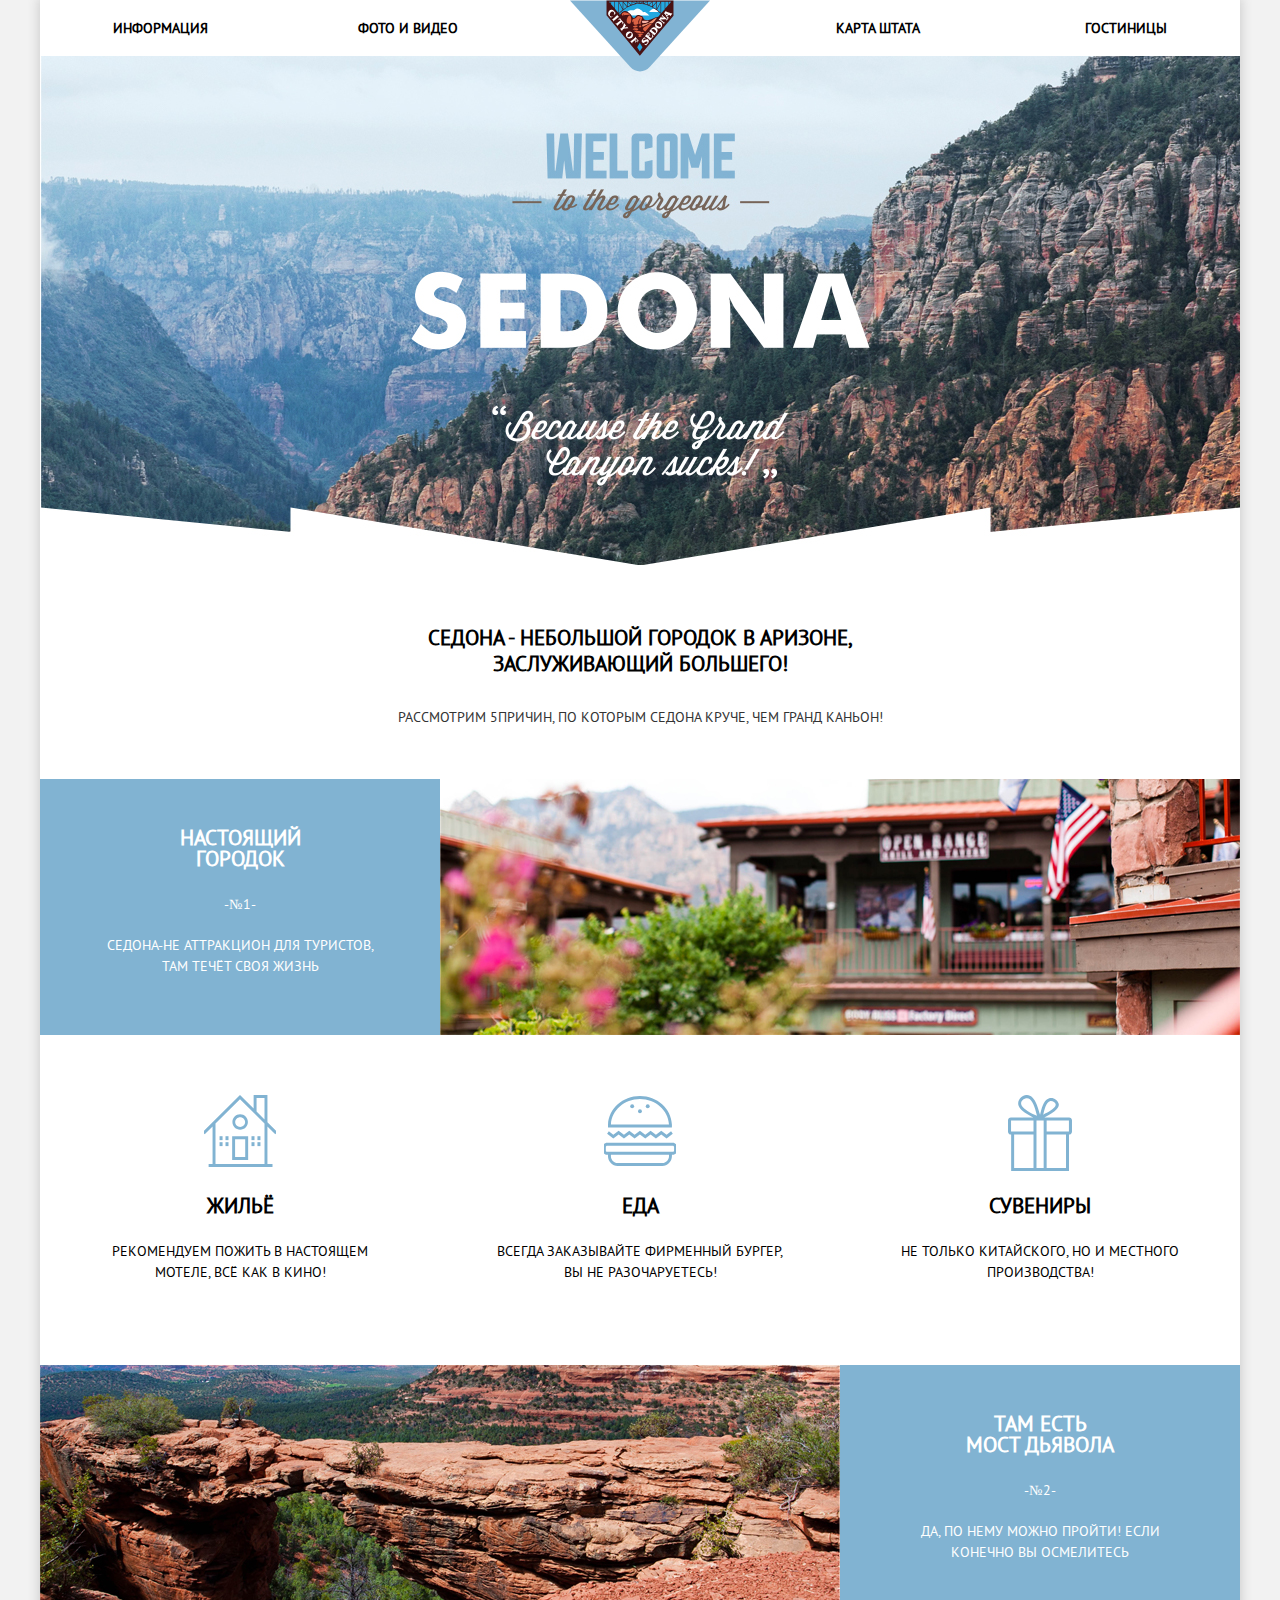
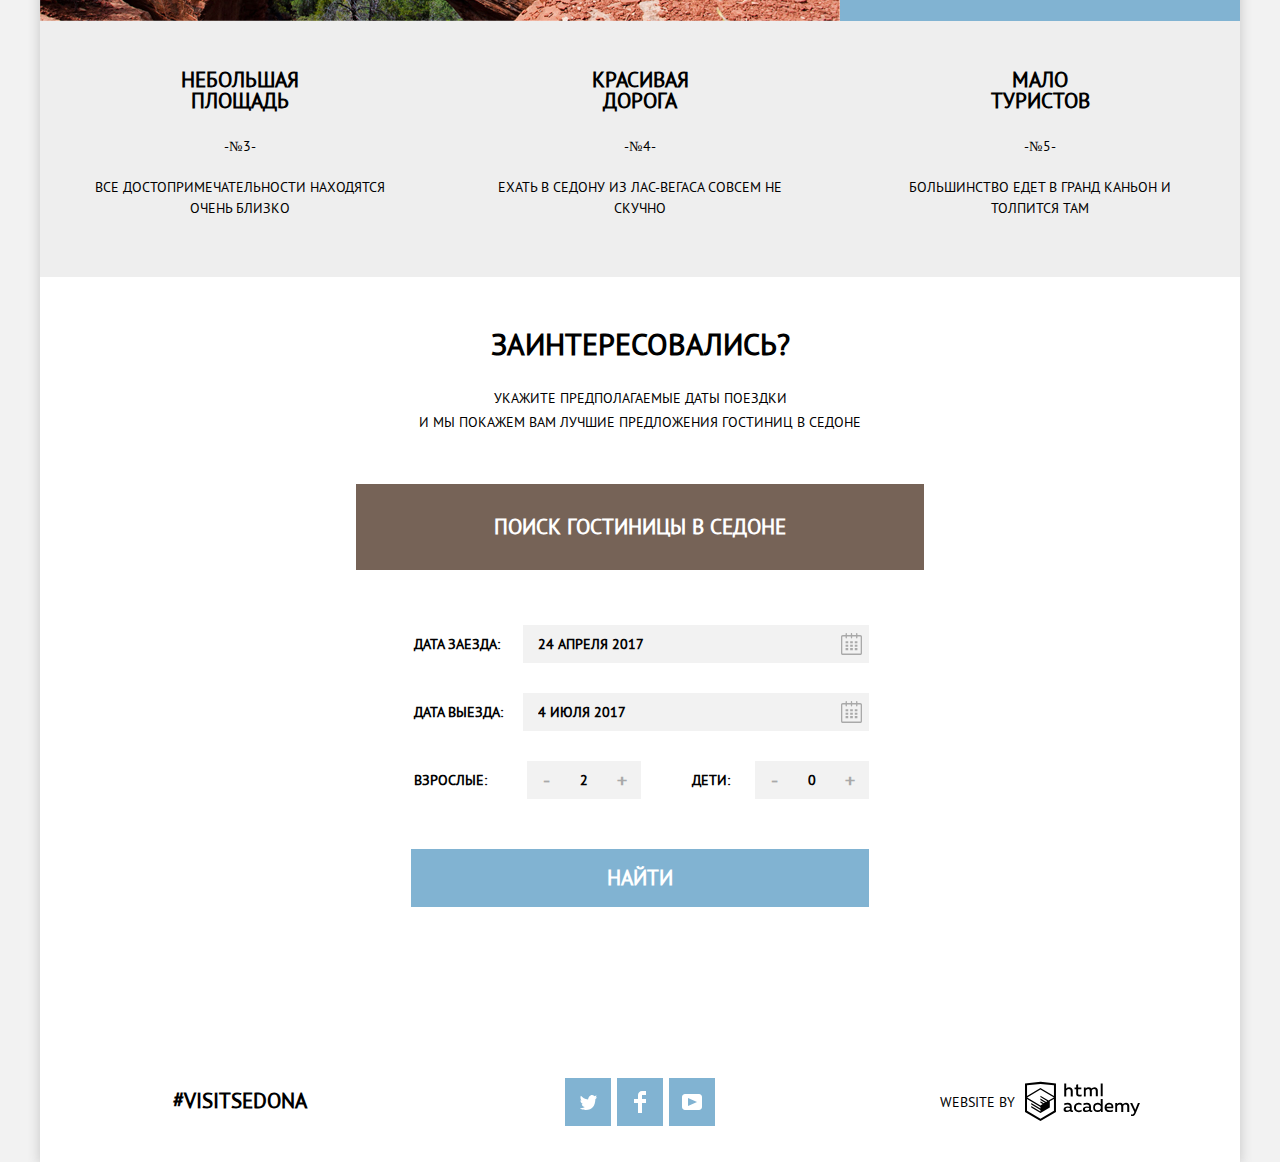
==== index.html @ 3aee3361 "Закончил вёрстку" ====
<!DOCTYPE html>
<html lang="ru">
  <head>
    <meta charset="utf-8">
    <title>HTML Academy: Седона</title>
    <link rel="stylesheet" href="./css/normalize.css">
    <link rel="stylesheet" href="./css/style.css">
  </head>
  <body>
    <img class="template" src="img/template.jpg" width="1200" height="2762" hidden>
    <div class="container">
    <header class="page-header">
      <a href="#" class="site-logo"><img class="site-logo" src="./img/logo.svg" alt="Логотип Седона" width="140" height="72"></a>
      <nav class="navigation">
        <ul class="navigation-list">
          <div class="navigation-list-left">
            <li class="navigation-list-item"><a href="#">Информация</a></li>
            <li class="navigation-list-item"><a href="#">Фото и видео</a></li>
          </div>
          <div class="navigation-list-right">
            <li class="navigation-list-item"><a href="#">Карта штата</a></li>
            <li class="navigation-list-item"><a href="hostels.html">Гостиницы</a></li>
          </div>  
        </ul>
      </nav>
      <div class="landscape">
      </div>
    </header>
    <main class="index-content">
      <h1 class="visualy-hidden">Сайт туристического городка в штате Аризона</h1>
      <p class="start-description1">Седона - Небольшой городок в Аризоне, Заслуживающий большего!</p>
      <p class="start-description2">Рассмотрим 5причин, по которым Седона круче, чем Гранд Каньон!</p>
      <h2 class="visualy-hidden">5причин по которым Седона круче, чем гранд-каньон</h2>
      <section class="reasons">
        <ul class="reasons-list">
          <li class="reasons-list-item  reason-1">
            <h3>Настоящий городок</h3>
            <span class="feature-number">-№1-</span>
            <p>
              Седона-не аттракцион для туристов, там течёт своя жизнь
            </p>
          </li>
          <li class="reasons-list-item reasons-list-item-img">
            <img src="./img/sedona-town-photo.jpg" width="800" height="256" alt="Фотография инфраструктуры Седоны">
          </li>
        </ul>
      </section>
      <section class="reasons advantages">
        <ul class="advantage-list">
          <li class="advantage-list-item house-item">
            <h4>Жильё</h4>
            <p>Рекомендуем пожить в настоящем мотеле, всё как в кино!</p>
          </li>
          <li class="advantage-list-item food-item">
            <h4>Еда</h4>
            <p>Всегда заказывайте фирменный бургер, Вы не разочаруетесь!</p>
          </li>
          <li class="advantage-list-item Souvenirs-item">
            <h4>Сувениры</h4>
            <p>Не только китайского, но и местного производства!</p>
          </li>
        </ul>
      </section>
      <section class="reasons">
        <ul class="reasons-list">
          <li class="reasons-list-item reasons-list-item-img">
            <img src="./img/devil-bridge-photo.jpg" width="800" height="256" alt="Фото: Мост Дьявола">
          </li>
          <li class="reasons-list-item  reason-2">
            <h3>Там есть мост дьявола</h3>
            <span class="feature-number">-№2-</span>
            <p>
              Да, по нему можно пройти! Если конечно вы осмелитесь
            </p>
          </li>
          <li class="reasons-list-item">
            <h3>Небольшая площадь</h3>
            <span class="feature-number">-№3-</span>
            <p>
              Все достопримечательности находятся очень близко
            </p>
          </li>
          <li class="reasons-list-item">
            <h3>Красивая дорога</h3>
            <span class="feature-number">-№4-</span>
            <p>
              Ехать в Седону из Лас-Вегаса совсем не скучно
            </p>
          </li>
          <li class="reasons-list-item">
            <h3>Мало туристов</h3>
            <span class="feature-number">-№5-</span>
            <p>
              Большинство едет в Гранд Каньон и толпится там
            </p>
          </li>
        </ul>
      </section>
      <section class="hostel-search">
        <h2 class="visualy-hidden">Поиск гостиниц</h2>
        <p class="hostel-search-invite1">Заинтересовались?</p>
        <p class="hostel-search-invite2">Укажите предполагаемые даты поездки<br> и мы покажем вам лучшие предложения гостиниц в Седоне</p>
        <div class="form-area">
          <button class="form-view-button" type="button">Поиск гостиницы в Седоне</button>
          
          <form class="hostel-search-form">
            <div class="field-holder date-select">
              <label for="check-in">Дата заезда:</label>
              <input class="check-input" type="text" id="check-in" name="check-in" value="24 апреля 2017">
              <button class="choose-date-btn" type="button">
                <svg xmlns="http://www.w3.org/2000/svg" width="21" height="22" viewBox="0 0 21 22"><path d="M19.251 2.025h-2.845V.648c0-.381-.294-.689-.656-.689-.363 0-.656.308-.656.689v1.377h-3.938V.648c0-.381-.294-.689-.655-.689-.363 0-.657.308-.657.689v1.377H5.906V.648c0-.381-.294-.689-.656-.689-.363 0-.657.308-.657.689v1.377H1.75C.784 2.025 0 2.847 0 3.862v16.302C0 21.179.784 22 1.75 22h17.501c.966 0 1.749-.821 1.749-1.836V3.862c0-1.015-.783-1.837-1.749-1.837zm.437 18.139a.448.448 0 0 1-.437.459H1.75a.45.45 0 0 1-.438-.459V3.862a.45.45 0 0 1 .438-.459h2.844v1.378c0 .381.294.689.657.689.362 0 .656-.308.656-.689V3.403h3.938v1.378c0 .381.294.689.657.689.361 0 .655-.308.655-.689V3.403h3.938v1.378c0 .381.293.689.656.689.362 0 .656-.308.656-.689V3.403h2.845c.241 0 .437.206.437.459v16.302z"/><path d="M4.594 8.225h2.625v2.066H4.594zM4.594 11.668h2.625v2.067H4.594zM4.594 15.112h2.625v2.066H4.594zM9.188 15.112h2.625v2.066H9.188zM9.188 11.668h2.625v2.067H9.188zM9.188 8.225h2.625v2.066H9.188zM13.781 15.112h2.625v2.066h-2.625zM13.781 11.668h2.625v2.067h-2.625zM13.781 8.225h2.625v2.066h-2.625z"/></svg>
              </button>
            </div>
            <div class="field-holder date-select">
              <label for="check-out">Дата выезда:</label>
              <input class="check-input" type="text" id="check-out" name="check-out" value="4 Июля 2017">
               <button class="choose-date-btn" type="button">
                <svg xmlns="http://www.w3.org/2000/svg" width="21" height="22" viewBox="0 0 21 22"><path d="M19.251 2.025h-2.845V.648c0-.381-.294-.689-.656-.689-.363 0-.656.308-.656.689v1.377h-3.938V.648c0-.381-.294-.689-.655-.689-.363 0-.657.308-.657.689v1.377H5.906V.648c0-.381-.294-.689-.656-.689-.363 0-.657.308-.657.689v1.377H1.75C.784 2.025 0 2.847 0 3.862v16.302C0 21.179.784 22 1.75 22h17.501c.966 0 1.749-.821 1.749-1.836V3.862c0-1.015-.783-1.837-1.749-1.837zm.437 18.139a.448.448 0 0 1-.437.459H1.75a.45.45 0 0 1-.438-.459V3.862a.45.45 0 0 1 .438-.459h2.844v1.378c0 .381.294.689.657.689.362 0 .656-.308.656-.689V3.403h3.938v1.378c0 .381.294.689.657.689.361 0 .655-.308.655-.689V3.403h3.938v1.378c0 .381.293.689.656.689.362 0 .656-.308.656-.689V3.403h2.845c.241 0 .437.206.437.459v16.302z"/><path d="M4.594 8.225h2.625v2.066H4.594zM4.594 11.668h2.625v2.067H4.594zM4.594 15.112h2.625v2.066H4.594zM9.188 15.112h2.625v2.066H9.188zM9.188 11.668h2.625v2.067H9.188zM9.188 8.225h2.625v2.066H9.188zM13.781 15.112h2.625v2.066h-2.625zM13.781 11.668h2.625v2.067h-2.625zM13.781 8.225h2.625v2.066h-2.625z"/></svg>
              </button>
            </div>
            
            <div class="number-field-holder">
              <div class="number-area">
                <label for="grown-up-number">Взрослые:</label>
                <button class="minus-button" type="button">-</button>
                <input class="check-input people-number" type="text" id="grown-up-number" value="2">
                <button class="plus-button" type="button">+</button>
              </div>
              
              <div class="number-area">
                <label for="children-number">Дети:</label>
                <button class="minus-button" type="button">-</button>
                <input class="check-input people-number" type="text" id="children-number" value="0">
                <button class="plus-button" type="button">+</button>
              </div>
            </div>
            <button class="hostel-search-submit" type="submit">Найти</button>
          </form>
          
          
        </div>
        <div class="map-area">
          <iframe src="https://www.google.com/maps/embed?pb=!1m18!1m12!1m3!1d18518.288087809637!2d-111.79781597151116!3d34.86623233619148!2m3!1f0!2f0!3f0!3m2!1i1024!2i768!4f13.1!3m3!1m2!1s0x872da132f942b00d%3A0x5548c523fa6c8efd!2z0KHQtdC00L7QvdCwLCDQkNGA0LjQt9C-0L3QsCA4NjMzNiwg0KHQqNCQ!5e0!3m2!1sru!2sru!4v1570433889442!5m2!1sru!2sru" width="1200" height="472" frameborder="0" style="border:0;" allowfullscreen=""></iframe>
        </div>
      </section>
    </main>
    <footer class="site-footer">
      <div class="hashteg-area">
        <a class="hashteg" href="#">#visitsedona</a>
      </div>
      <ul class="social-list">
        <li><a class="twitter social-button" href="#" aria-label="Твиттер"></a></li>
        <li><a class="facebook social-button" href="#" aria-label="Фейсбук"></a></li>
        <li><a class="yotube social-button" href="#" aria-label="Ютуб"></a></li>
      </ul>
      <div class="copyright">
        <p>Website by</p>
        <a class="html-academy-logo" href="https://htmlacademy.ru" aria-label="Логотип академии">
          <svg id="Layer_1" data-name="Layer 1" xmlns="http://www.w3.org/2000/svg" viewBox="0 0 108.08 36.85"><title>logo-htmlacademy-small1</title><path d="M44.61,26.88a2,2,0,0,0,.55-0.1v1.33a3.25,3.25,0,0,1-1.18.21,1.67,1.67,0,0,1-1.67-1,4.84,4.84,0,0,1-3.14,1.08c-1.51,0-2.91-.83-2.91-2.55,0-2.13,2-2.79,3.71-2.79a11.08,11.08,0,0,1,2.17.25v-0.3c0-1-.76-1.77-2.19-1.77a7.42,7.42,0,0,0-3,.64v-1.7a10.21,10.21,0,0,1,3.19-.55c2.36,0,3.81,1.12,3.81,3.65v3a0.54,0.54,0,0,0,.49.59h0.17Zm-6.44-1.13A1.35,1.35,0,0,0,39.63,27h0.11a3.39,3.39,0,0,0,2.41-1V24.58a9.72,9.72,0,0,0-1.81-.21c-1,0-2.16.33-2.16,1.38h0Zm12.36-6.11a5,5,0,0,1,2.57.64V22a4.08,4.08,0,0,0-2.3-.7,2.75,2.75,0,1,0,0,5.49,5,5,0,0,0,2.43-.64v1.71a6.27,6.27,0,0,1-2.76.57A4.21,4.21,0,0,1,46,24.51q0-.21,0-0.41a4.32,4.32,0,0,1,4.18-4.46h0.38Zm12.17,7.24a2,2,0,0,0,.55-0.1v1.33a3.25,3.25,0,0,1-1.18.21,1.67,1.67,0,0,1-1.67-1,4.84,4.84,0,0,1-3.14,1.08c-1.51,0-2.91-.83-2.91-2.55,0-2.13,2-2.79,3.71-2.79a11.08,11.08,0,0,1,2.17.25v-0.3c0-1-.76-1.77-2.19-1.77a7.42,7.42,0,0,0-3,.64v-1.7a10.21,10.21,0,0,1,3.19-.55c2.36,0,3.81,1.12,3.81,3.65v3a0.54,0.54,0,0,0,.49.59h0.17Zm-6.44-1.13A1.35,1.35,0,0,0,57.73,27h0.11a3.39,3.39,0,0,0,2.41-1V24.58a9.72,9.72,0,0,0-1.81-.21c-1.06,0-2.16.33-2.16,1.38h0ZM73,16V28.2H71.35V26.88a3.88,3.88,0,0,1-3.19,1.54,4.4,4.4,0,0,1,0-8.78,3.81,3.81,0,0,1,3,1.3V16H73Zm-4.53,5.22a2.76,2.76,0,1,0,0,5.52A2.86,2.86,0,0,0,71.15,25V23A2.91,2.91,0,0,0,68.49,21.27ZM79,19.64c3.31,0,4.46,2.68,3.92,5.09H76.7c0.21,1.5,1.67,2.11,3.19,2.11a6.11,6.11,0,0,0,2.64-.59v1.6a7.14,7.14,0,0,1-3,.57C77,28.42,74.78,27,74.78,24a4.18,4.18,0,0,1,4-4.39H79Zm0.09,1.54a2.28,2.28,0,0,0-2.44,2.1v0.06H81.3A2,2,0,0,0,79.13,21.18Zm5.73,7V19.87h1.65v1a3.81,3.81,0,0,1,2.78-1.27A2.86,2.86,0,0,1,91.89,21a4.12,4.12,0,0,1,2.91-1.33A3.06,3.06,0,0,1,98,23V28.2h-1.9V23.05a1.59,1.59,0,0,0-1.42-1.75H94.42a2.8,2.8,0,0,0-2.07,1.12V28.2h-1.9V23.05A1.59,1.59,0,0,0,89,21.31H88.8a3,3,0,0,0-2.21,1.29v5.63H84.86Zm21.31-8.33h1.9l-3.91,9.46c-0.9,2.17-2.09,2.86-3.35,2.86a4.76,4.76,0,0,1-1.1-.14V30.46a2.86,2.86,0,0,0,.85.12c0.9,0,1.58-.64,2.07-1.9l0.17-.42-4-8.4h2l2.86,6.29ZM38.73,1.46V6.22a3.81,3.81,0,0,1,2.7-1.14,3.25,3.25,0,0,1,3.44,3.4v5.15H43V8.72a1.81,1.81,0,0,0-1.61-2h-0.3a2.93,2.93,0,0,0-2.32,1.39v5.52h-1.9V1.46h1.9ZM49.94,2.31v3h3V6.91h-3v3.81c0,1.1.5,1.46,1.58,1.46a4.49,4.49,0,0,0,1.69-.33v1.6A6.8,6.8,0,0,1,51,13.8a2.55,2.55,0,0,1-2.86-2.74V6.89H46.58V5.26h1.5V2.74Zm5.4,11.31V5.28H57v1A3.81,3.81,0,0,1,59.77,5a2.86,2.86,0,0,1,2.6,1.33A4.12,4.12,0,0,1,65.28,5,3.06,3.06,0,0,1,68.44,8.4v5.21h-1.9V8.46a1.59,1.59,0,0,0-1.42-1.75H64.89a2.8,2.8,0,0,0-2.07,1.12v5.78h-1.9V8.46A1.59,1.59,0,0,0,59.5,6.71H59.27A3,3,0,0,0,57.06,8v5.63H55.34ZM71.17,1.45H73V13.6H71.17V1.45ZM14.71,0H14.55L0,1.54V28.21l14.55,8.66,14.55-8.66V1.54Zm12.5,27.1L14.55,34.64,1.9,27.12V16.18l12.59,7.5V25L5.86,19.9v1.31l8.68,5.21v1.39L5.87,22.65V24l8.68,5.21,8.75-5.24V18.31L27.2,16V27.12Zm0-12.53-3.48,2-1.6,1L14.51,13v1.31L21,18.23H21l-0.14.09-1,.54-5.37-3.2V17l4.24,2.52-1,.67-3.2-1.9v1.31l2.1,1.24L14.5,22.1,2,14.65,14.51,7.11Zm0-1.32L14.49,5.76,1.91,13.25v-10L14.56,1.92,27.21,3.25v10h0Z" transform="translate(0 -0.02)" fill="#231f20"/></svg>
        </a>
      </div>
    </footer>
    </div>
  </body>
</html>
---- css/style.css ----
/*базовые стили начало*/
@font-face {
    font-family: "PT-Sans";
    src: url('../fonts/PTSans-Regular.eot');
    src: url('../fonts/PTSans-Regular.eot?#iefix') format('embedded-opentype'),
        url('../fonts/PTSans-Regular.woff2') format('woff2'),
        url('../fonts/PTSans-Regular.woff') format('woff'),
        url('../fonts/PTSans-Regular.ttf') format('truetype'),
        url('../fonts/PTSans-Regular.svg#PTSans-Regular') format('svg');
    font-weight: normal;
    font-style: normal;
}

*,*::before,*::after{
  box-sizing: inherit;
}

html{
  box-sizing: border-box;
}

.visualy-hidden{
  position: absolute;
  clip: rect(0 0 0 0);
  width: 1px;
  height: 1px;
  margin: -1px;
}

body{
  font-family: PT-Sans;
  display: flex;
  flex-direction: column;
  align-items: center;
  margin: 0;
  padding: 0;
  font-size: 14px;
  line-height: 24px;
  color: #000000;
  background-color: #f2f2f2;
  text-transform: uppercase;
}

.template{
  position:absolute;
  opacity: 0.6;
  z-index: 1;
}

.index-content{
  padding-top: 38px;
}

img{ 
  max-width: 100% 
}

.container{
  width: 1200px;
  background-color: #ffffff;
  box-shadow: 0px 0 10px 2px #d0d0d0;
}

/*базовые стили конец*/
/*стили хеддера начало*/

.navigation-list{
  display: flex;
  flex-wrap: wrap;
  justify-content: space-between;
  min-height: 28px;
  align-items: center;
  padding-right: 73px;
  padding-left: 73px;
}

.navigation-list-left{
  display: flex;
  flex-wrap: wrap;
  max-width: 500px;
}

.navigation-list-right{
  display: flex;
  flex-wrap: wrap;
  max-width: 500px;
}

.navigation-list-left li{
  margin-right: 150px;
  margin-left: none;
}

.navigation-list-right li{
  margin-left: 165px;
  margin-right: none;
}

.page-header .site-logo{
  position: absolute;
  top: 0;
  bottom: 0;
  left: 0;
  right: 0;
  width: 140px;
  height: 72px;
  margin-left: auto;
  margin-right: auto;
}

.page-header a{
  margin: 0;
  padding: 0;
  text-decoration: none;
  color: #000000;
}

.navigation-list-item a{
  font-size: 14px;
  color: #000000;
  font-weight: bold;
  text-align: center;
}

.curent-link a{
  color: #766357;
}

.navigation-list-item a:hover{
  color: #81b3d2;
}

.navigation-list-item a:active{
  color: #c7c7c7;
}



.landscape{
  width: 1200px;
  height: 510px;
  background-image: url(../img/sedona-landscape.jpg);
  background-size: cover;
  background-color: #486776;
}

.start-description1{
  margin-left: auto;
  margin-right: auto;
  margin-bottom: 28px;
  line-height: 28px;
  font-size: 21px;
  color: #000000;
  font-weight: bold;
  line-height: 26px;
  text-align: center;
  width: 600px;
  }

.start-description2{
  margin-bottom: 50px;
  font-size: 14px;
  color: rgb(51, 51, 51);
  text-align: center;
}
/*стили хеддера конец*/
/*Секции преимуществ начало*/
.reasons{
  display: flex;
  flex-wrap: wrap;
  min-height: 256px;
  width: 1200px;
  padding: 0;
  margin: 0;
  background-color: #eeeeee;
  font-size: 14px;
}

.reason-1,
.reason-2{
  background-color: #81b3d2;
  color: white;
}

.reasons-list{
  display: flex;
  flex-wrap: wrap;
  align-items: flex-start;
  justify-content: flex-start;
  width: 1200px;
}

.advantage-list{
  display: flex;
  justify-content: space-between;
  flex-wrap: wrap;
  min-height: 330px;
  background-color: white;
}

.reasons p{
  margin: 0;
  padding: 0;
}

.reasons ul,li{
  padding: 0;
  margin: 0;
  list-style: none;
}

.reasons-list-item,
.advantage-list-item{
  display: flex;
  flex-direction: column;
  justify-content: top;
  align-items: center;
  min-height: 256px;
  width: 400px;
  padding: 0;
  padding-top: 48px;
  line-height: 21px;
}

.advantage-list-item{
  position: relative;
  min-width: 330px;
  padding: 0;
  padding-top: 160px;
}

.house-item::before{
  position: absolute;
  top: 60px;
  content: "";
  width: 72px;
  height: 72px;
  background-image: url(../img/icon-house.svg);
  background-repeat: no-repeat;
  background-position: center;
}
.food-item::before{
  position: absolute;
  top: 60px;
  content: "";
  width: 72px;
  height: 72px;
  background-image: url(../img/icon-burger.svg);
  background-repeat: no-repeat;
  background-position: center;
}
.Souvenirs-item::before{
  position: absolute;
  top: 60px;
  content: "";
  width: 64px;
  height: 76px;
  background-image: url(../img/icon-present.svg);
  background-repeat: no-repeat;
  background-position: center;
}

.reasons-list-item-img{
  width: 800px;
  padding: 0;
}

.reasons h3,h4{
  width: 150px;
  font-size: 21px;
  margin: 0;
  margin-bottom: 25px;
  color: #000000;
  font-weight: bold;
  text-align: center;
}

.reasons p{
  width: 295px;
  text-align: center;
}

.feature-number{
  margin-bottom: 20px;
}

/*Стилизация преимуществ с голубым фоном начало*/


.reason-1 h3,
.reason-2 h3{
  color: inherit;
}
/*Стилизация преимуществ с голубым фоном конец*/

/*Секции преимуществ конец*/
/*Форма поиска начало*/
.hostel-search{
  padding: 0;
  padding-top: 55px;
  text-align: center;
}

.form-area{
  position: relative;
  width: 568px;
  margin-left: auto;
  margin-right: auto;
}

.map-area{
  height: 472px;
}

.hostel-search-invite1{
  margin: 0;
  margin-bottom: 30px;
  font-size: 30px;
  font-weight: bold;
}

.hostel-search-invite2{
  text-align: center;
  margin-bottom: 50px;
}

.form-view-button{
  width: 568px;
  height: 86px;
  background: #766357;
  font-size: 21px;
  font-weight: bold;
  color: white;
  border: none;
  text-transform: uppercase;
}

.form-view-button:hover{
  background-color: #604e43;
  
}

.form-view-button:active{
  background-color: #503e33;
  color: #857871; 
  
}

.hostel-search-form{
  position: absolute;
  display: flex;
  flex-direction: column;
  justify-content: flex-start;
  width: 568px;
  height: 395px;
  padding-top: 55px;
  padding-right: 55px;
  padding-left: 55px;
  background-color: #ffffff;
}

.hostel-search-form label{
  font-size: 14px;
  font-weight: bold;
}

.field-holder{
  display: flex;
  justify-content: space-between;
  align-items: center;
  margin-bottom: 30px;
  padding-left: 3px;
}

.check-input{
  width: 346px;
  height: 38px;
  padding-left: 15px;
  background-color: #f2f2f2;
  border: none;
  text-transform: uppercase;
  font-weight: bold;
}

.check-input:hover{
  background-color: #ebebeb;
}

.check-input:focus{
  background-color: #ffffff;
  outline: none;
  border: 2px solid #e5e5e5;
}


.date-select button{
  position: absolute;
  width: 24px;
  height: 24px;
  right: 65px;
  border: none;
  background: none;
}

.choose-date-btn
.choose-date-btn:active,
.choose-date-btn:focus{
  outline: none;
}

.choose-date-btn path{
  fill: #a9a9a9;
}

.choose-date-btn:hover path{
  fill: #000000;
}

.choose-date-btn:active path,
.choose-date-btn:focus path{
  fill: #81b3d2;
}

.number-field-holder{
  display: flex;
  justify-content: space-between;
  align-items: center;
  margin-bottom: 50px;
}

.number-area{
  display: flex;
  align-items: center;
}

label[for="grown-up-number"]{
  margin: 0;
  margin-left: 3px;
  margin-right: 40px;
}

label[for="children-number"]{
  margin-right: 25px;
}

.people-number{
  width: 38px;
  height: 38px;
  margin: 0;
}

.minus-button,
.plus-button{
  background-color: #f2f2f2;
  border: none;
  width: 38px;
  height: 38px;
  margin: 0;
  color: #a9a9a9;
  font-size: 20px;
  font-weight: bold;
  text-align: center;
  vertical-align: middle;
}

.minus-button:hover,
.plus-button:hover{
  color: #000000;
}

.minus-button:active,
.plus-button:active{
  color: #81b3d2;
}

.hostel-search-submit{
  width: 458px;
  height: 58px;
  background: #81b3d2;
  font-size: 21px;
  font-weight: bold;
  color: #ffffff;
  border: none;
  text-transform: uppercase;
}

.hostel-search-submit:hover{
  background-color: #669ec0;
}

.hostel-search-submit:active{
  background-color: #5496bd;
  color: #88b6d1;
}

/*Форма поиска конец*/
/*Стилизация футтера начало*/
.site-footer{
  display: flex;
  align-items: center;
  min-height: 120px;
}

.site-footer a{
  margin: 0;
  text-decoration: none;
  color: #000000;
}

.site-footer .hashteg{
  font-size: 21px;
  font-weight: bold;
}

.hashteg-area{
  width: 400px;
  text-align: center;
  vertical-align: middle;
}

.social-list{
  display: flex;
  justify-content: center;
  align-items: center;
  width: 400px;
  margin: 0;
  padding: 0;
}

.social-button{
  display: block;
  width: 46px;
  height: 48px;
  background-color: #81b3d2;
  background-repeat: no-repeat;
  background-position: center;
}

.social-button:hover,
.social-button:focus{
  background-color: #669ec0;
}

.social-button:active{
  background-color: #5496bd;
}

.social-list li:nth-of-type(2){
  margin-right: 6px;
  margin-left: 6px;
}

.twitter{
  background-image: url(../img/twitter-icon.svg); 
}

.twitter:active{
  background-image: url(../img/twitter-active.png);
}

.facebook{
  background-image: url(../img/fb-icon.svg); 
}

.facebook:active{
  background-image: url(../img/fb-active.png);
}

.yotube{
  background-image: url(../img/youtube-icon.svg); 
}

.yotube:active{
  background-image: url(../img/youtube-active.png); 
}

.copyright{
  display: flex;
  justify-content: center;
  align-items: center;
  width: 400px;
}

.copyright p{
  margin-right: 10px;
  display: inline;
}

.copyright svg{
  width: 115px;
  height: 41px;
}

.html-academy-logo path{
  fill: #000000;
}

.html-academy-logo:hover path{
  fill: #81b3d2;
}

.html-academy-logo:focus path{
  fill: #81b3d2;
}

.html-academy-logo:active path{
  fill: #bdbbbc;
}

.html-academy-logo svg{
  margin-top: 6px;
}
/*Стилизация футтера конец*/




/*Стили страницы с поиском
-------------------------------------------------------------------------------------------------------------------------
------------------------------------------------------------------------------------------------------
*/

.hostel-sorting-form{
  display: flex;
  min-height: 217px;
  padding-right: 73px;
  padding-left: 72px;
  padding-top: 25px;
  background-color: #84a5c6;
  background-image: url(../img/filter-bg.jpg);
  background-repeat: no-repeat;
  background-position: center;
  color: white;
}

.hostel-sorting-form h3{
  margin: 0;
  margin-bottom: 22px;
  font-size: 16px;
}

.left-column{
  margin-right: 120px;
}

.hostel-features{
  display: flex;
}


.checkbox-holder{
  margin-bottom: 20px;
}

/*Стилизация чекбоксов*/
.hostel-features label{
display: inline-block;
cursor: pointer;
position: relative;
}

.checkbox:focus + label::before{
  border-color: SteelBlue;
}

.hostel-features label::before{
  content: "";
  display: inline-block;
  width: 23px;
  height: 23px;
  border: 2px solid white;
  margin-right: 16px;
  vertical-align: middle;
  border-radius: 2px;
}

.checkbox:checked + label::after{
 content: '';
 display: inline-block;
 height: 12px;
 width: 20px;
 border-left: 4px solid white;
 border-bottom: 4px solid white;
 transform: rotate(-45deg);
 position: absolute;
 left: 6px;
 top: 3px;
}

.checkbox:disabled +label::before{
  border: 2px solid #8c8c8c;
}

.checkbox:disabled +label::after{
  border-left: 4px solid #8c8c8c;
  border-bottom: 4px solid #8c8c8c;
}

.checkbox:disabled +label{
  color: #8c8c8c;
}
/*Стилизация чекбоксов*/

.filter-range {
  margin-left: auto;
  margin-top: 4px;
  color: #ffffff;
  text-transform: uppercase;
}

.filter-range-title {
  margin-bottom: 9px;

  font-weight: 600;
  font-size: 16px;
  line-height: 21px;
}

.price-controls{
  position: relative;
  display: flex;
  margin-bottom: 20px;
  width: 317px;
  height: 34px;
  border: 2px solid #ffffff;
  border-radius: 2px;
}

.price-controls::before {
  content: "";
  position: absolute;
  left: 50%;
  top: 2px;
  width: 2px;
  height: 22px;

  background: #ffffff;
}

.price-controls label{
  margin-top: 2px;
}

.price-controls .min-price{
  margin-left: 65px;
}

.price-controls .max-price{
  margin-left: auto;
  margin-right: 30px;
}

.price-controls input{
  width: 50px;
  margin: 0;
  color: inherit;
  font: inherit;
  background: none;
  border: none;
}

.range-controls{
  position: relative;
  margin-bottom: 32px;
}

.range-controls .scale{
  height: 2px;
  width: 317px;
  background: rgba(255, 255, 255, 0.3); 
}

.range-controls .bar {
  width: 80%;
  height: 2px;
  background: #ffffff;
}

.range-toggle {
  position: absolute;
  top: -9px;
  box-sizing: content-box;
  width: 4px;
  height: 4px;
  background: #ababab;
  border: 8px solid #ffffff;
  border-radius: 50%;
  box-shadow: 0 2px 1px 0 rgba(0, 1, 1, 0.2);
  cursor: pointer;
}

.range-toggle-min {
  left: 0;
}

.range-toggle-max {
  left: 80%;
}

.range-toggle:hover {
  background: #1c4f80;
}

.btn-transparent {
  display: block;
  margin: 0 auto;
  padding: 6px 35px;
  font-size: 14px;
  line-height: 20px;
  color: #ffffff;
  text-transform: uppercase;
  background: transparent;
  border: 2px solid #ffffff;
  border-radius: 2px;
  cursor: pointer;
}

.btn-transparent:hover{
  background-color: #ffffff;
  color: #000000;
}

.panel{
  display: flex;
  padding-top: 33px;
  padding-bottom: 30px;
  padding-left: 72px;
  padding-right: 72px;
  border-bottom: 1px solid #e5e5e5;
}

.panel h2{
  font-size: 21px;
  font-weight: bold;
  margin: 0;
  margin-right: 50px;
}

.panel h3{
  font-size: 12px;
  margin: 0;
  margin-right: 40px;
}

.sorting-critarias{
  list-style: none;
  margin: 0;
  padding: 0;
  display: flex;
}

.sorting-critarias li:nth-child(2){
  margin: 0;
  margin-right: 32px;
  margin-left: 32px;
}

.sorting-buttons{
  display: flex;
  justify-content: center;
  margin-left: auto;
  position: relative;
  right: -5px;
}

.sorting-button2{
  margin-left: 4px;
  transform: rotate(180deg);
}

.sorting-button{
  display: flex;
  justify-content: center;
  align-items: center;
  width: 22px;
  height: 22px;
  border: none;
  background: none;
}

.sorting-button polygon{
  fill: #cacaca;
}

.sorting-button:hover polygon{
  fill: #231f20;
}

.curent-sorting-btn polygon{
  fill: #83b4d3;
}

.sorting-button:active polygon,
.sorting-button:focus polygon{
  fill: #83b4d3;
}

.sorting-button:focus{
  outline: none;
}

.sorting-critarias button{
  padding: 0;
  border: none;
  background: none;
  border-bottom: 1px dotted #81b3d2;
  text-transform: uppercase;
  font-size: 12px;
  color: #b1b1b1;
  outline: none;
}

.sorting-critarias button:hover,
.sorting-critarias button:focus{
  color: #abcce1;
}

.sorting-critarias button:active{
  color: #000000;
  border: none;
}

.sorting-critarias .sorting-argument{
  color: #abcce1;
  border: none;
}

.sorting-list{
  margin: 0;
  padding: 0;
  list-style: none;
}

.sorting-item{
  display: flex;
  align-content: space-between;
  margin: 0;
  padding: 0; 
  padding: 30px 72px;
  border-bottom: 1px solid #e5e5e5;
}

.sorting-item img{
  margin-right: 30px;
}

.sorting-info{
  display: flex;
  flex-wrap: wrap;
  flex-direction: column;
  justify-content: space-between;
}

.sorting-info a{
  width: 100%;
  margin: 0;
  padding: 0;
  line-height: 80%;
  border: none;
  text-decoration: none;
  color: #000000;
  text-align: left;
  text-transform: uppercase;
  font-size: 21px;
  font-weight: bold;
  cursor: default;
}

.sorting-info a:hover{
  color: #81b3d2;
}

.sorting-info a:active{
  color: #b2b2b2;
}

.sorting-info p{
  margin: 0;
  padding: 0;
}

.sorting-row{
  display: flex;
}

.sorting-column1{
  display: flex;
  flex-direction: column;
  margin-right: 5px;
}

.sorting-column button{
  padding: 5px 17px;
  border: none;
  font-size: 14px;
  text-transform: uppercase;
  color: #ffffff;
  font-weight: bold;
  background-color: #81b3d2;
}

.sorting-column button:hover{
  background-color: #669ec0;
}

.sorting-column button:active{
  background-color: #5496bd;
  color: #7aadcb;
}

.sorting-column2 button{
  background-color: #766357;
}

.sorting-column2 button:hover{
  background-color: #604e43;
}

.sorting-column2 button:active{
  background-color: #503e33;
  color: #857871;
}

.sorting-column p{
  margin-bottom: 12px;
}

.sorting-column2{
  display: flex;
  flex-direction: column;
}

.sorting-rating{
  display: flex;
  flex-direction: column;
  justify-content: space-between;
  align-items: flex-end;
  margin-left: auto;
}

.sorting-rating p{
  margin: 0;
  padding: 0;
  padding: 1px 15px;
  background-color: #f2f2f2;
  color: #b1b1b1;
}

.stars{
  text-align: end;
  width: 90px;
  height: 17px;
}

.stars img{
  margin: 0;
  padding: 0;
}
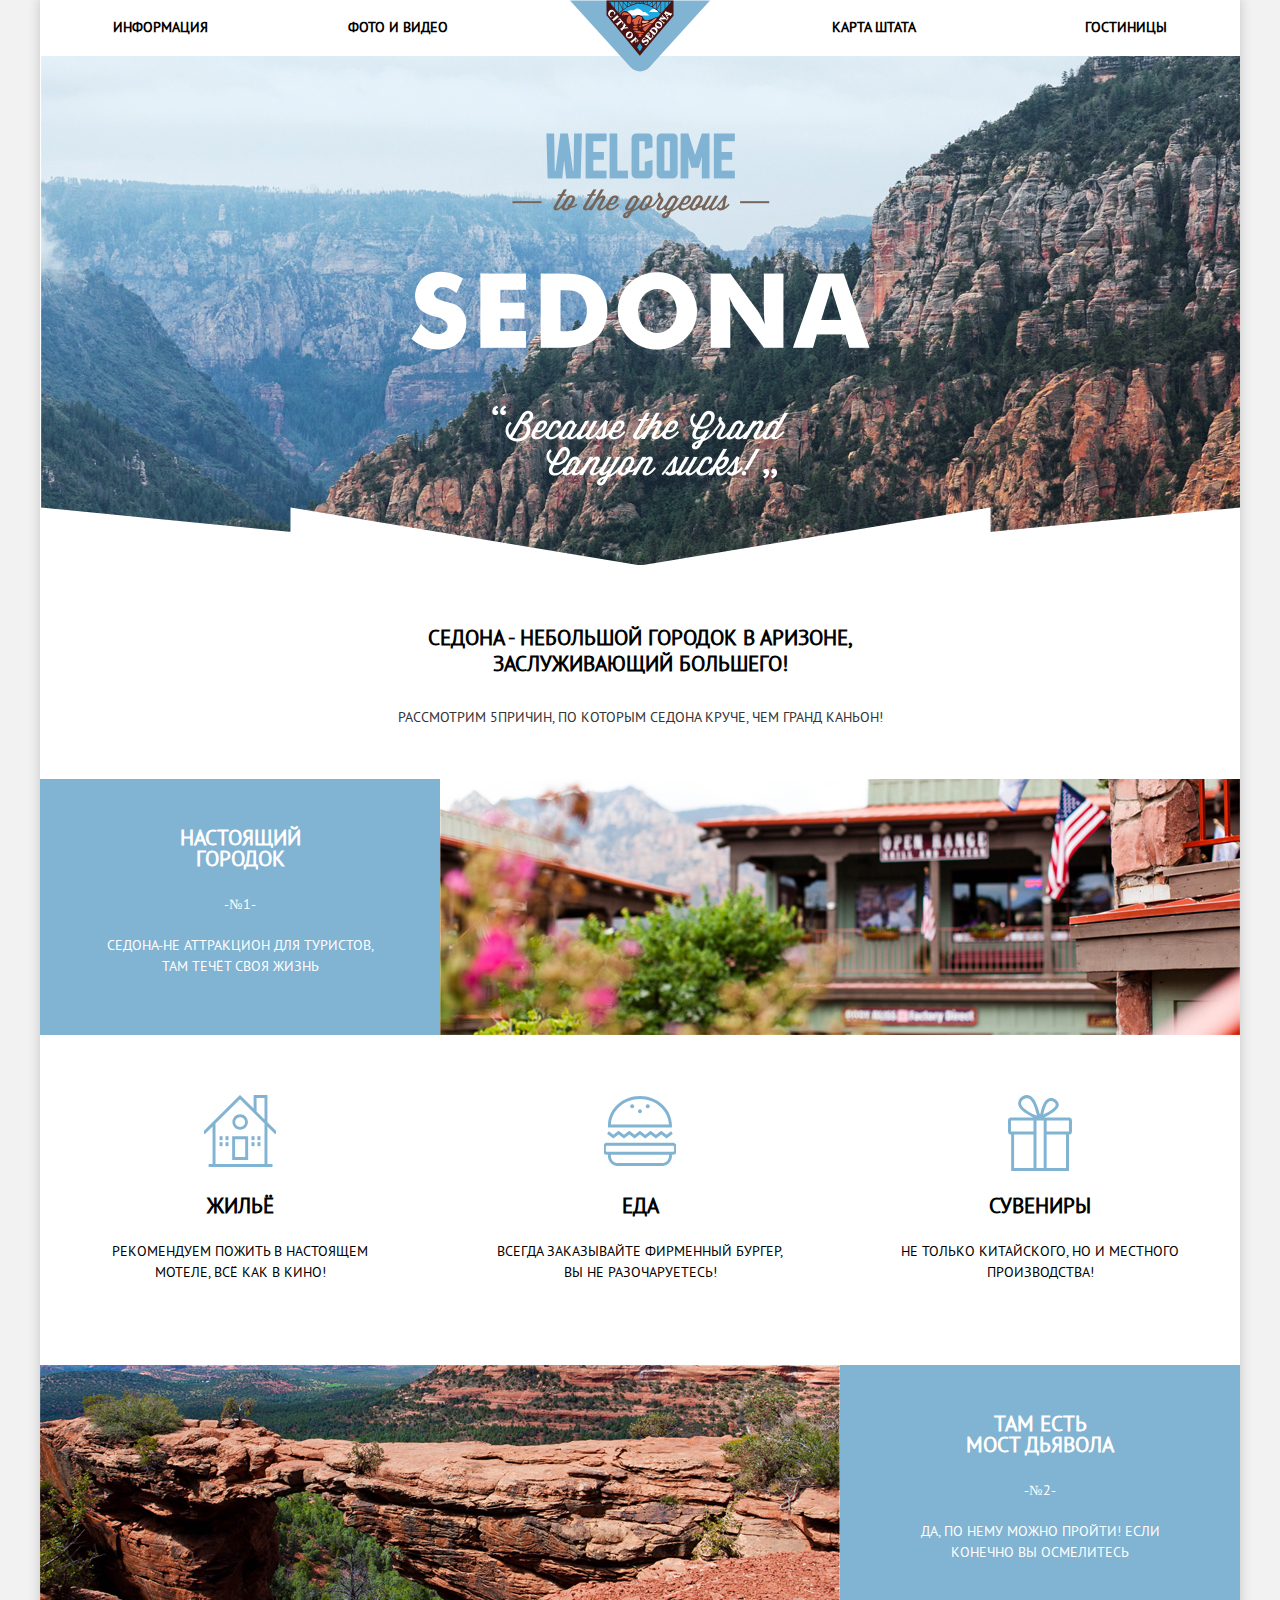
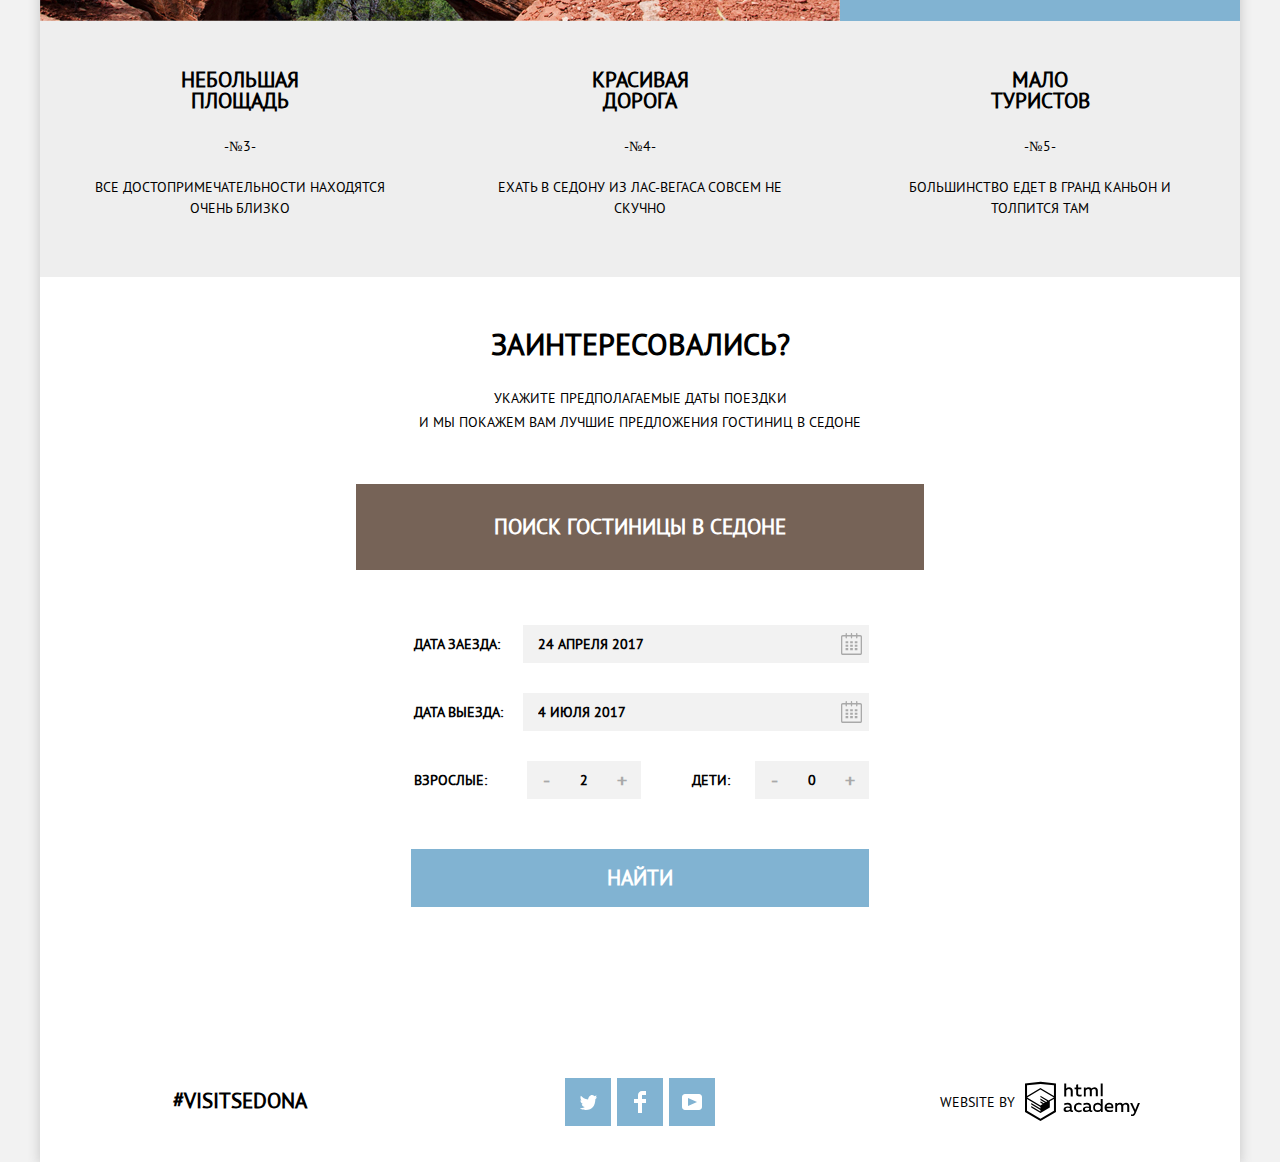
==== commit 8697f9bd: "Подправил валидность" ====
--- a/index.html
+++ b/index.html
@@ -7,21 +7,19 @@
     <link rel="stylesheet" href="./css/style.css">
   </head>
   <body>
-    <img class="template" src="img/template.jpg" width="1200" height="2762" hidden>
+    <img class="template" src="img/template.jpg" width="1200" height="2762" alt="1" hidden>
     <div class="container">
     <header class="page-header">
       <a href="#" class="site-logo"><img class="site-logo" src="./img/logo.svg" alt="Логотип Седона" width="140" height="72"></a>
       <nav class="navigation">
-        <ul class="navigation-list">
-          <div class="navigation-list-left">
+          <ul class="navigation-list navigation-list-left">
             <li class="navigation-list-item"><a href="#">Информация</a></li>
             <li class="navigation-list-item"><a href="#">Фото и видео</a></li>
-          </div>
-          <div class="navigation-list-right">
+          </ul>
+          <ul class="navigation-list navigation-list-right">
             <li class="navigation-list-item"><a href="#">Карта штата</a></li>
             <li class="navigation-list-item"><a href="hostels.html">Гостиницы</a></li>
-          </div>  
-        </ul>
+          </ul> 
       </nav>
       <div class="landscape">
       </div>
@@ -140,7 +138,7 @@
           
         </div>
         <div class="map-area">
-          <iframe src="https://www.google.com/maps/embed?pb=!1m18!1m12!1m3!1d18518.288087809637!2d-111.79781597151116!3d34.86623233619148!2m3!1f0!2f0!3f0!3m2!1i1024!2i768!4f13.1!3m3!1m2!1s0x872da132f942b00d%3A0x5548c523fa6c8efd!2z0KHQtdC00L7QvdCwLCDQkNGA0LjQt9C-0L3QsCA4NjMzNiwg0KHQqNCQ!5e0!3m2!1sru!2sru!4v1570433889442!5m2!1sru!2sru" width="1200" height="472" frameborder="0" style="border:0;" allowfullscreen=""></iframe>
+          <iframe src="https://www.google.com/maps/embed?pb=!1m18!1m12!1m3!1d18518.288087809637!2d-111.79781597151116!3d34.86623233619148!2m3!1f0!2f0!3f0!3m2!1i1024!2i768!4f13.1!3m3!1m2!1s0x872da132f942b00d%3A0x5548c523fa6c8efd!2z0KHQtdC00L7QvdCwLCDQkNGA0LjQt9C-0L3QsCA4NjMzNiwg0KHQqNCQ!5e0!3m2!1sru!2sru!4v1570433889442!5m2!1sru!2sru" width="1200" height="472"  style="border:0;" allowfullscreen=""></iframe>
         </div>
       </section>
     </main>
--- a/css/style.css
+++ b/css/style.css
@@ -63,39 +63,6 @@
 
 /*базовые стили конец*/
 /*стили хеддера начало*/
-
-.navigation-list{
-  display: flex;
-  flex-wrap: wrap;
-  justify-content: space-between;
-  min-height: 28px;
-  align-items: center;
-  padding-right: 73px;
-  padding-left: 73px;
-}
-
-.navigation-list-left{
-  display: flex;
-  flex-wrap: wrap;
-  max-width: 500px;
-}
-
-.navigation-list-right{
-  display: flex;
-  flex-wrap: wrap;
-  max-width: 500px;
-}
-
-.navigation-list-left li{
-  margin-right: 150px;
-  margin-left: none;
-}
-
-.navigation-list-right li{
-  margin-left: 165px;
-  margin-right: none;
-}
-
 .page-header .site-logo{
   position: absolute;
   top: 0;
@@ -111,8 +78,35 @@
 .page-header a{
   margin: 0;
   padding: 0;
+  line-height: 26px;
   text-decoration: none;
   color: #000000;
+}
+
+.navigation{
+  display: flex;
+  flex-wrap: wrap;
+  justify-content: space-between;
+  min-height: 28px;
+  align-items: center;
+  padding-right: 73px;
+  padding-left: 73px;
+}
+
+.navigation-list{
+  list-style: none;
+  padding: 0;
+  margin: 0;
+  display: flex;
+  justify-content: space-between;
+  flex-wrap: wrap;
+  width: 335px;
+}
+
+
+.navigation-list-item{
+  padding-top: 14px;
+  padding-bottom: 16px;
 }
 
 .navigation-list-item a{
@@ -983,16 +977,22 @@
   display: flex;
 }
 
-.sorting-column1{
+.sorting-column{
   display: flex;
   flex-direction: column;
+  padding-top: 8px;
   margin-right: 5px;
 }
 
+.sorting-column p{
+  margin-bottom: 12px;
+}
+
 .sorting-column button{
-  padding: 5px 17px;
+  padding: 4px 17px;
   border: none;
   font-size: 14px;
+  line-height: 21px;
   text-transform: uppercase;
   color: #ffffff;
   font-weight: bold;
@@ -1019,15 +1019,6 @@
 .sorting-column2 button:active{
   background-color: #503e33;
   color: #857871;
-}
-
-.sorting-column p{
-  margin-bottom: 12px;
-}
-
-.sorting-column2{
-  display: flex;
-  flex-direction: column;
 }
 
 .sorting-rating{
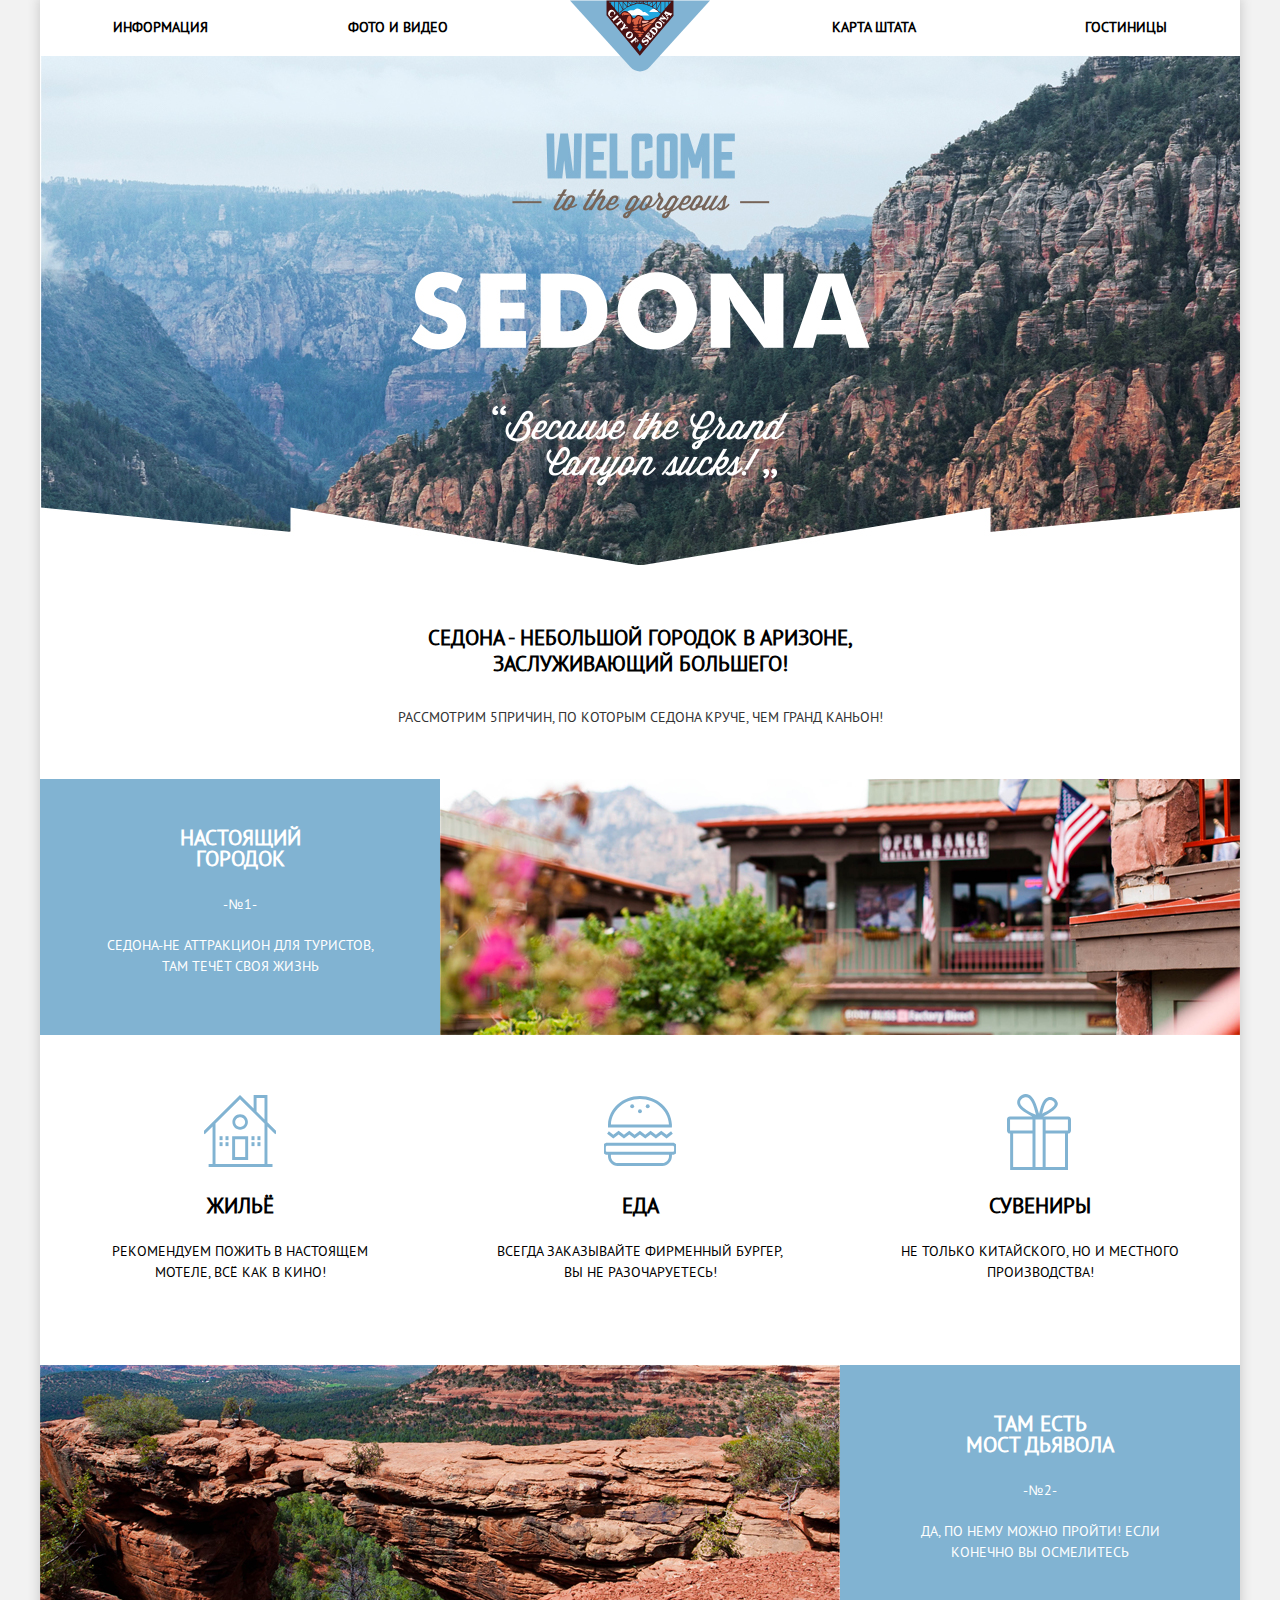
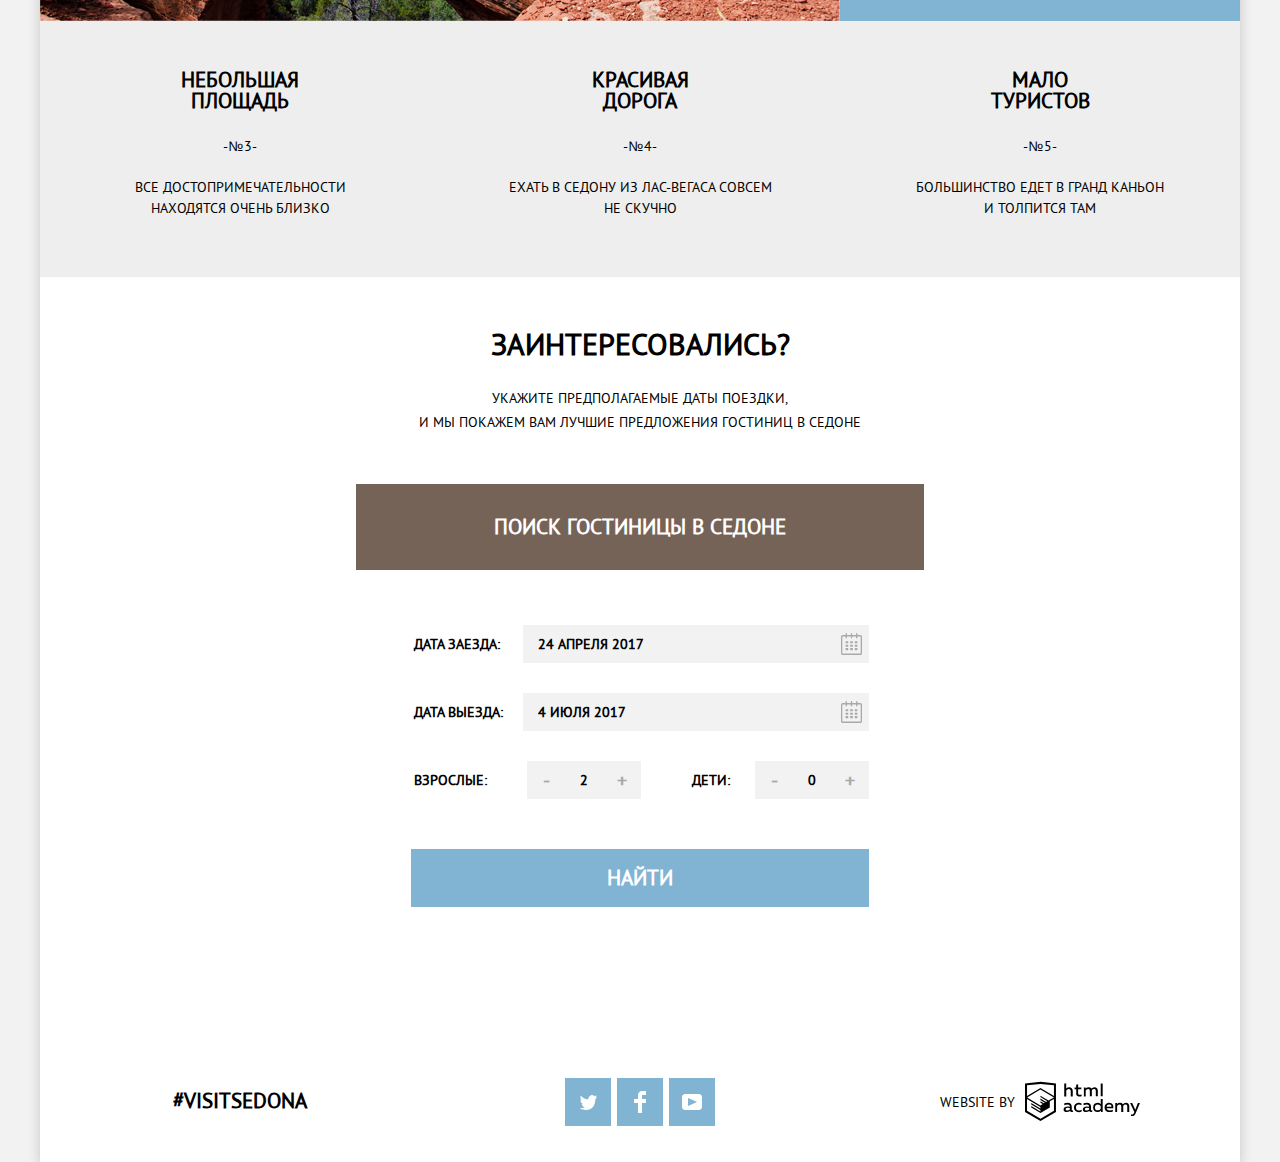
==== commit 3994befb: "Поработал над кросбраузерностью" ====
--- a/index.html
+++ b/index.html
@@ -12,11 +12,11 @@
     <header class="page-header">
       <a href="#" class="site-logo"><img class="site-logo" src="./img/logo.svg" alt="Логотип Седона" width="140" height="72"></a>
       <nav class="navigation">
-          <ul class="navigation-list navigation-list-left">
+          <ul class="navigation-list">
             <li class="navigation-list-item"><a href="#">Информация</a></li>
             <li class="navigation-list-item"><a href="#">Фото и видео</a></li>
           </ul>
-          <ul class="navigation-list navigation-list-right">
+          <ul class="navigation-list">
             <li class="navigation-list-item"><a href="#">Карта штата</a></li>
             <li class="navigation-list-item"><a href="hostels.html">Гостиницы</a></li>
           </ul> 
@@ -32,10 +32,10 @@
       <section class="reasons">
         <ul class="reasons-list">
           <li class="reasons-list-item  reason-1">
-            <h3>Настоящий городок</h3>
+            <h3>Настоящий<br> городок</h3>
             <span class="feature-number">-№1-</span>
             <p>
-              Седона-не аттракцион для туристов, там течёт своя жизнь
+              Седона-не аттракцион для туристов,<br> там течёт своя жизнь
             </p>
           </li>
           <li class="reasons-list-item reasons-list-item-img">
@@ -43,6 +43,7 @@
           </li>
         </ul>
       </section>
+       <!--br расставлены временно. Для Pixel perfect -->
       <section class="reasons advantages">
         <ul class="advantage-list">
           <li class="advantage-list-item house-item">
@@ -51,7 +52,7 @@
           </li>
           <li class="advantage-list-item food-item">
             <h4>Еда</h4>
-            <p>Всегда заказывайте фирменный бургер, Вы не разочаруетесь!</p>
+            <p>Всегда заказывайте фирменный бургер,<br> Вы не разочаруетесь!</p>
           </li>
           <li class="advantage-list-item Souvenirs-item">
             <h4>Сувениры</h4>
@@ -65,31 +66,31 @@
             <img src="./img/devil-bridge-photo.jpg" width="800" height="256" alt="Фото: Мост Дьявола">
           </li>
           <li class="reasons-list-item  reason-2">
-            <h3>Там есть мост дьявола</h3>
+            <h3>Там есть<br>мост дьявола</h3>
             <span class="feature-number">-№2-</span>
             <p>
               Да, по нему можно пройти! Если конечно вы осмелитесь
             </p>
           </li>
           <li class="reasons-list-item">
-            <h3>Небольшая площадь</h3>
+            <h3>Небольшая<br> площадь</h3>
             <span class="feature-number">-№3-</span>
             <p>
-              Все достопримечательности находятся очень близко
+              Все достопримечательности<br> находятся очень близко
             </p>
           </li>
           <li class="reasons-list-item">
-            <h3>Красивая дорога</h3>
+            <h3>Красивая<br> дорога</h3>
             <span class="feature-number">-№4-</span>
             <p>
-              Ехать в Седону из Лас-Вегаса совсем не скучно
+              Ехать в Седону из Лас-Вегаса совсем<br> не скучно
             </p>
           </li>
           <li class="reasons-list-item">
-            <h3>Мало туристов</h3>
+            <h3>Мало<br> туристов</h3>
             <span class="feature-number">-№5-</span>
             <p>
-              Большинство едет в Гранд Каньон и толпится там
+              Большинство едет в Гранд Каньон<br> и толпится там
             </p>
           </li>
         </ul>
@@ -97,7 +98,7 @@
       <section class="hostel-search">
         <h2 class="visualy-hidden">Поиск гостиниц</h2>
         <p class="hostel-search-invite1">Заинтересовались?</p>
-        <p class="hostel-search-invite2">Укажите предполагаемые даты поездки<br> и мы покажем вам лучшие предложения гостиниц в Седоне</p>
+        <p class="hostel-search-invite2">Укажите предполагаемые даты поездки,<br> и мы покажем вам лучшие предложения гостиниц в Седоне</p>
         <div class="form-area">
           <button class="form-view-button" type="button">Поиск гостиницы в Седоне</button>
           
@@ -147,9 +148,9 @@
         <a class="hashteg" href="#">#visitsedona</a>
       </div>
       <ul class="social-list">
-        <li><a class="twitter social-button" href="#" aria-label="Твиттер"></a></li>
-        <li><a class="facebook social-button" href="#" aria-label="Фейсбук"></a></li>
-        <li><a class="yotube social-button" href="#" aria-label="Ютуб"></a></li>
+        <li class="social-button"><a class="social-link twitter" href="#" aria-label="Твиттер"></a></li>
+        <li class="social-button"><a class="social-link facebook" href="#" aria-label="Фейсбук"></a></li>
+        <li class="social-button"><a class="social-link yotube" href="#" aria-label="Ютуб"></a></li>
       </ul>
       <div class="copyright">
         <p>Website by</p>
--- a/css/style.css
+++ b/css/style.css
@@ -28,7 +28,7 @@
 }
 
 body{
-  font-family: PT-Sans;
+  font-family: "PT-Sans", "Arial", sans-serif;
   display: flex;
   flex-direction: column;
   align-items: center;
@@ -43,6 +43,8 @@
 
 .template{
   position:absolute;
+  left: 50%;
+  margin-left: -600px;
   opacity: 0.6;
   z-index: 1;
 }
@@ -225,10 +227,12 @@
 
 .house-item::before{
   position: absolute;
+  left: 50%;
   top: 60px;
   content: "";
   width: 72px;
   height: 72px;
+  margin-left: -36px;
   background-image: url(../img/icon-house.svg);
   background-repeat: no-repeat;
   background-position: center;
@@ -236,7 +240,9 @@
 .food-item::before{
   position: absolute;
   top: 60px;
+  left: 50%;
   content: "";
+  margin-left: -36px;
   width: 72px;
   height: 72px;
   background-image: url(../img/icon-burger.svg);
@@ -245,10 +251,12 @@
 }
 .Souvenirs-item::before{
   position: absolute;
-  top: 60px;
-  content: "";
   width: 64px;
   height: 76px;
+  top: 59px;
+  left: 50%;
+  margin-left: -33px;
+  content: "";
   background-image: url(../img/icon-present.svg);
   background-repeat: no-repeat;
   background-position: center;
@@ -260,8 +268,9 @@
 }
 
 .reasons h3,h4{
-  width: 150px;
+  width: 240px;
   font-size: 21px;
+  line-height: 21px;
   margin: 0;
   margin-bottom: 25px;
   color: #000000;
@@ -270,7 +279,7 @@
 }
 
 .reasons p{
-  width: 295px;
+  width: 304px;
   text-align: center;
 }
 
@@ -361,6 +370,7 @@
 .field-holder{
   display: flex;
   justify-content: space-between;
+  width: 100%;
   align-items: center;
   margin-bottom: 30px;
   padding-left: 3px;
@@ -369,6 +379,7 @@
 .check-input{
   width: 346px;
   height: 38px;
+  margin-left: auto;
   padding-left: 15px;
   background-color: #f2f2f2;
   border: none;
@@ -386,12 +397,17 @@
   border: 2px solid #e5e5e5;
 }
 
+.date-select{
+  position: relative;
+}
 
 .date-select button{
   position: absolute;
   width: 24px;
   height: 24px;
-  right: 65px;
+  right: 10px;
+  top: 50%;
+  margin-top: -12px;
   border: none;
   background: none;
 }
@@ -495,6 +511,13 @@
   min-height: 120px;
 }
 
+.site-footer:before {
+  content: "";
+  display: inline-block;
+  min-height: 120px;
+  visibility: hidden;
+}
+
 .site-footer a{
   margin: 0;
   text-decoration: none;
@@ -517,6 +540,7 @@
   justify-content: center;
   align-items: center;
   width: 400px;
+  list-style: none;
   margin: 0;
   padding: 0;
 }
@@ -526,8 +550,18 @@
   width: 46px;
   height: 48px;
   background-color: #81b3d2;
+}
+
+.social-link{
+  display: block;
+  width: 46px;
+  height: 48px;
   background-repeat: no-repeat;
   background-position: center;
+}
+
+.social-link:active{
+  opacity: 0.3;
 }
 
 .social-button:hover,
@@ -548,24 +582,12 @@
   background-image: url(../img/twitter-icon.svg); 
 }
 
-.twitter:active{
-  background-image: url(../img/twitter-active.png);
-}
-
 .facebook{
   background-image: url(../img/fb-icon.svg); 
 }
 
-.facebook:active{
-  background-image: url(../img/fb-active.png);
-}
-
 .yotube{
   background-image: url(../img/youtube-icon.svg); 
-}
-
-.yotube:active{
-  background-image: url(../img/youtube-active.png); 
 }
 
 .copyright{
@@ -852,13 +874,13 @@
 .sorting-buttons{
   display: flex;
   justify-content: center;
+  margin-top: 3px;
   margin-left: auto;
   position: relative;
-  right: -5px;
 }
 
 .sorting-button2{
-  margin-left: 4px;
+  margin-left: 5px;
   transform: rotate(180deg);
 }
 
@@ -866,8 +888,10 @@
   display: flex;
   justify-content: center;
   align-items: center;
-  width: 22px;
-  height: 22px;
+  width: 15px;
+  height: 15px;
+  padding: 0;
+  box-sizing: content-box;
   border: none;
   background: none;
 }
@@ -1038,7 +1062,8 @@
 }
 
 .stars{
-  text-align: end;
+  display: flex;
+  justify-content: flex-end;
   width: 90px;
   height: 17px;
 }
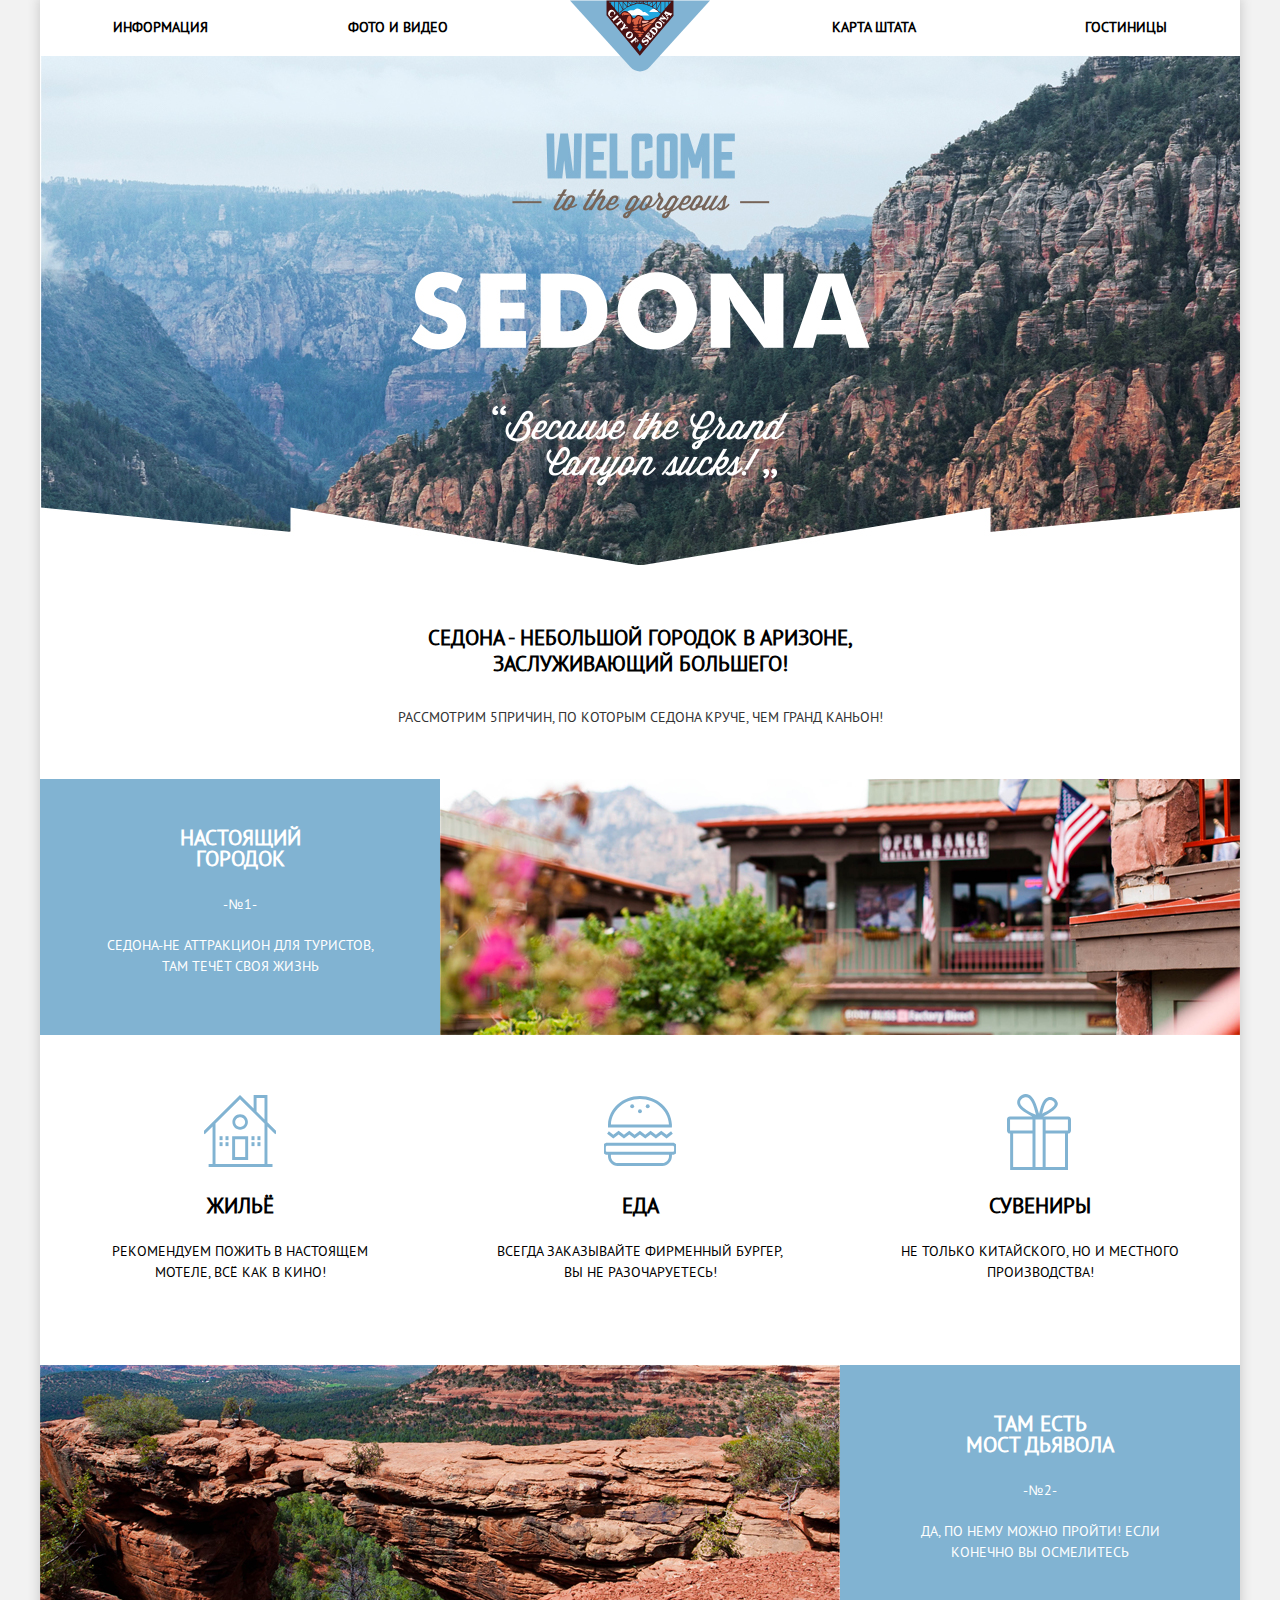
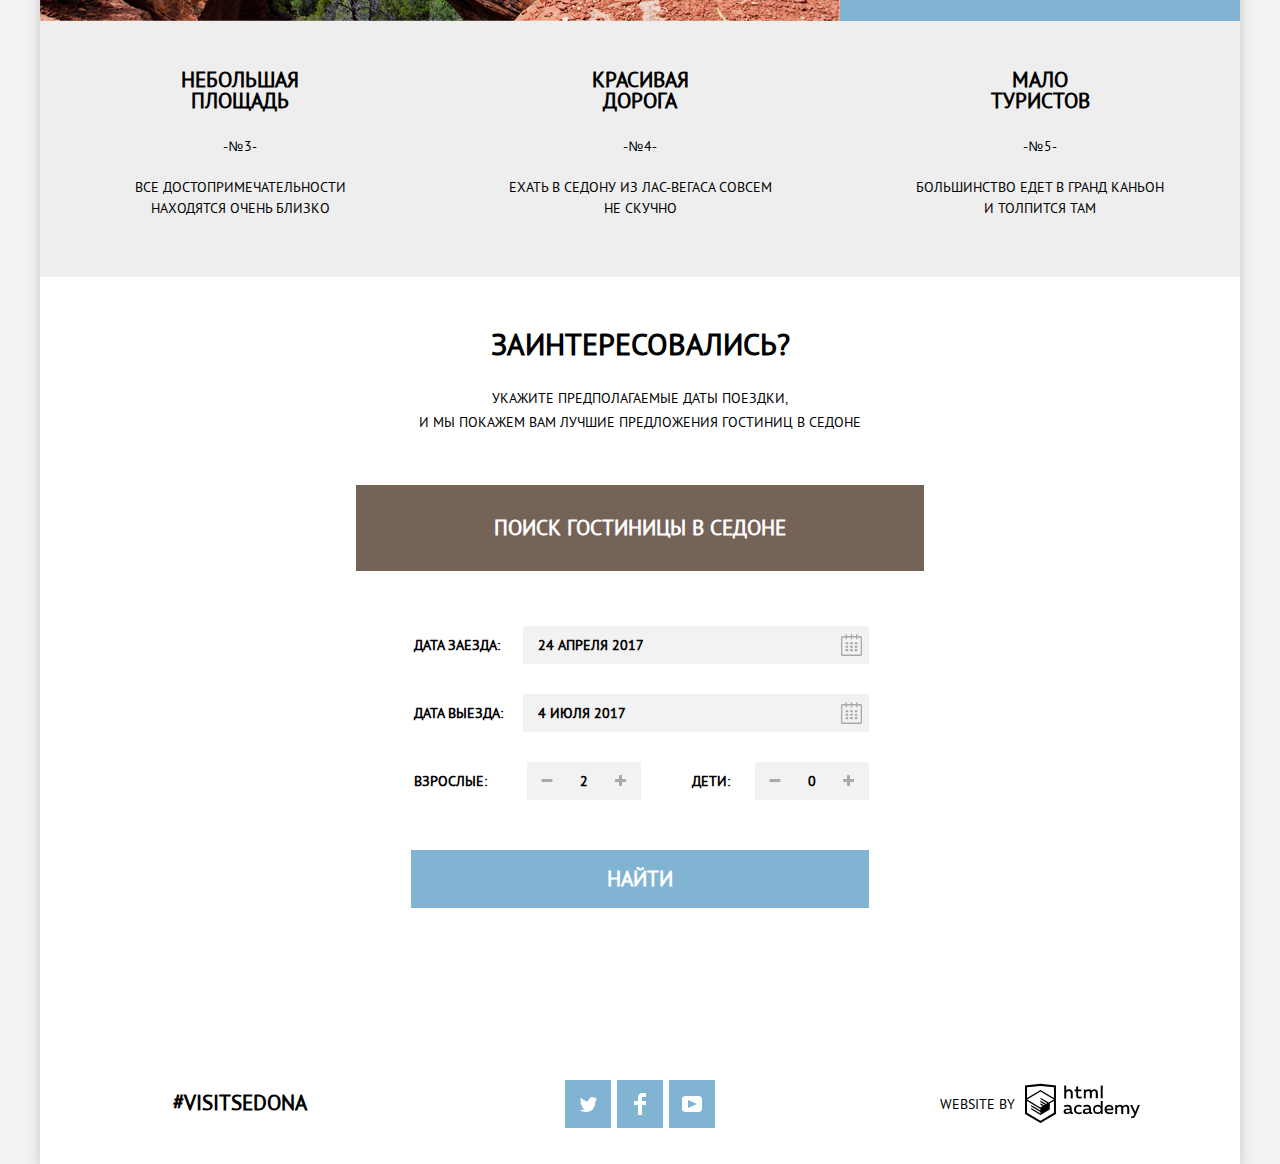
==== commit 816cde64: "Добавил анимацию для формы. Поменял знаки на спрайт" ====
--- a/index.html
+++ b/index.html
@@ -101,7 +101,6 @@
         <p class="hostel-search-invite2">Укажите предполагаемые даты поездки,<br> и мы покажем вам лучшие предложения гостиниц в Седоне</p>
         <div class="form-area">
           <button class="form-view-button" type="button">Поиск гостиницы в Седоне</button>
-          
           <form class="hostel-search-form">
             <div class="field-holder date-select">
               <label for="check-in">Дата заезда:</label>
@@ -160,5 +159,6 @@
       </div>
     </footer>
     </div>
+    <script src="js/script.js"></script>
   </body>
 </html>
--- a/css/style.css
+++ b/css/style.css
@@ -299,16 +299,20 @@
 /*Секции преимуществ конец*/
 /*Форма поиска начало*/
 .hostel-search{
+  position: relative;
   padding: 0;
   padding-top: 55px;
   text-align: center;
 }
 
 .form-area{
-  position: relative;
+  position: absolute;
+  left: 50%;
+  margin-left: -284px;
+  top: 208px;
   width: 568px;
-  margin-left: auto;
-  margin-right: auto;
+  overflow: hidden;
+  min-height: 86px;
 }
 
 .map-area{
@@ -324,10 +328,13 @@
 
 .hostel-search-invite2{
   text-align: center;
-  margin-bottom: 50px;
+  margin-bottom: 138px;
 }
 
 .form-view-button{
+  position: absolute;
+  left: 0;
+  z-index: 1;
   width: 568px;
   height: 86px;
   background: #766357;
@@ -338,6 +345,37 @@
   text-transform: uppercase;
 }
 
+.modal-hide{
+  animation-name: hide;
+  animation-duration: 0.6s;
+  animation-fill-mode: both;
+}
+
+@keyframes hide{
+  0% {
+    transform: translateY(0px);
+  }
+  100% {
+    transform: translateY(-400px);
+  }
+}
+
+.modal-show{
+  animation-name: show;
+  animation-duration: 0.6s;
+  animation-fill-mode: both;
+}
+
+@keyframes show{
+  0% {
+    transform: translateY(-400px);
+  }
+  
+  100% {
+    transform: translateY(0px);
+  }
+}
+
 .form-view-button:hover{
   background-color: #604e43;
   
@@ -350,7 +388,7 @@
 }
 
 .hostel-search-form{
-  position: absolute;
+  margin-top: 86px;
   display: flex;
   flex-direction: column;
   justify-content: flex-start;
@@ -467,21 +505,44 @@
   height: 38px;
   margin: 0;
   color: #a9a9a9;
-  font-size: 20px;
-  font-weight: bold;
+  font-size: 0px;
   text-align: center;
   vertical-align: middle;
+   
+}
+
+.minus-button{
+  background-image: url(../img/signs.png);
+  background-repeat: no-repeat;
+  background-position: 14px 13px;
 }
 
 .minus-button:hover,
-.plus-button:hover{
-  color: #000000;
-}
-
-.minus-button:active,
+.minus-button:focus{
+  outline: none;
+  background-position: 14px -26px;
+}
+
+.minus-button:active{
+  background-position: 14px -64px;
+}
+
+.plus-button{
+  background-image: url(../img/signs.png);
+  background-repeat: no-repeat;
+  background-position: -64px 13px;
+}
+
+.plus-button:hover,
+.plus-button:focus{
+  outline: none;
+  background-position: -64px -26px;
+}
+
 .plus-button:active{
-  color: #81b3d2;
-}
+  background-position: -64px -64px;
+}
+
 
 .hostel-search-submit{
   width: 458px;
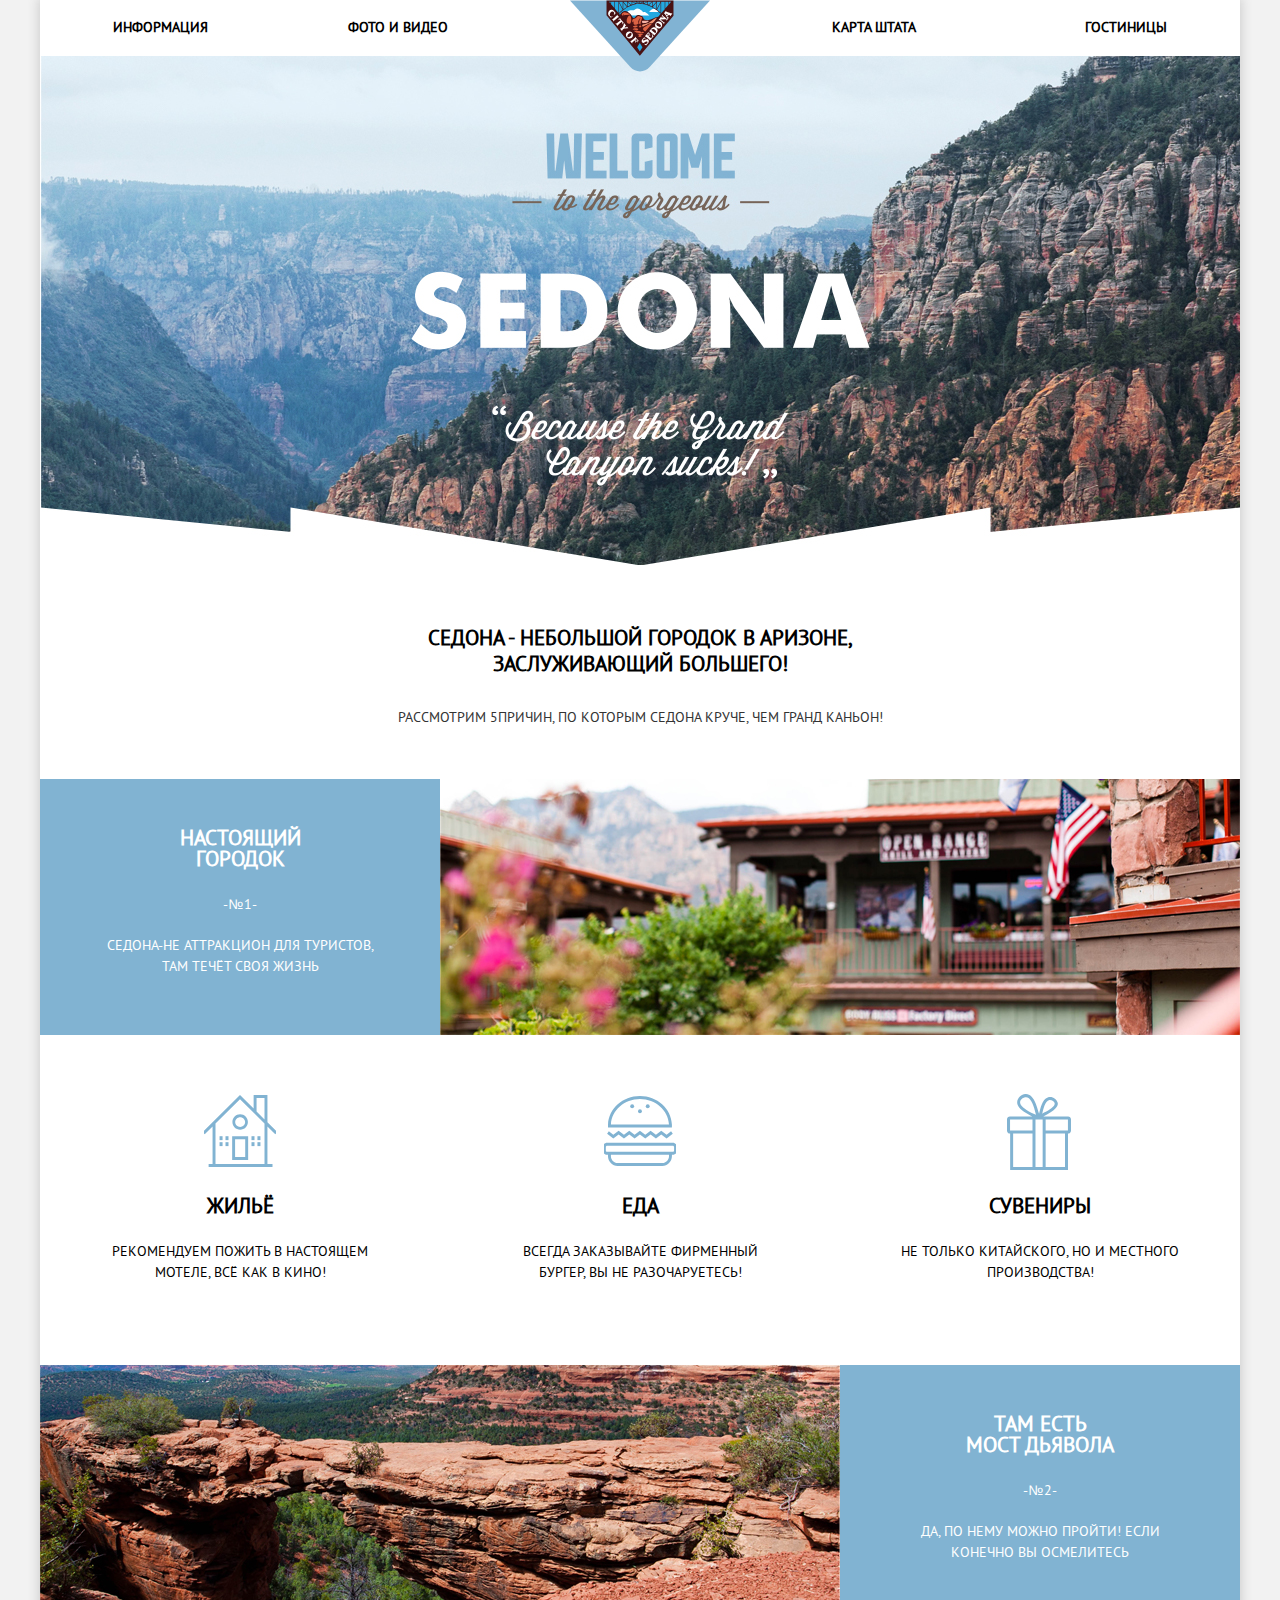
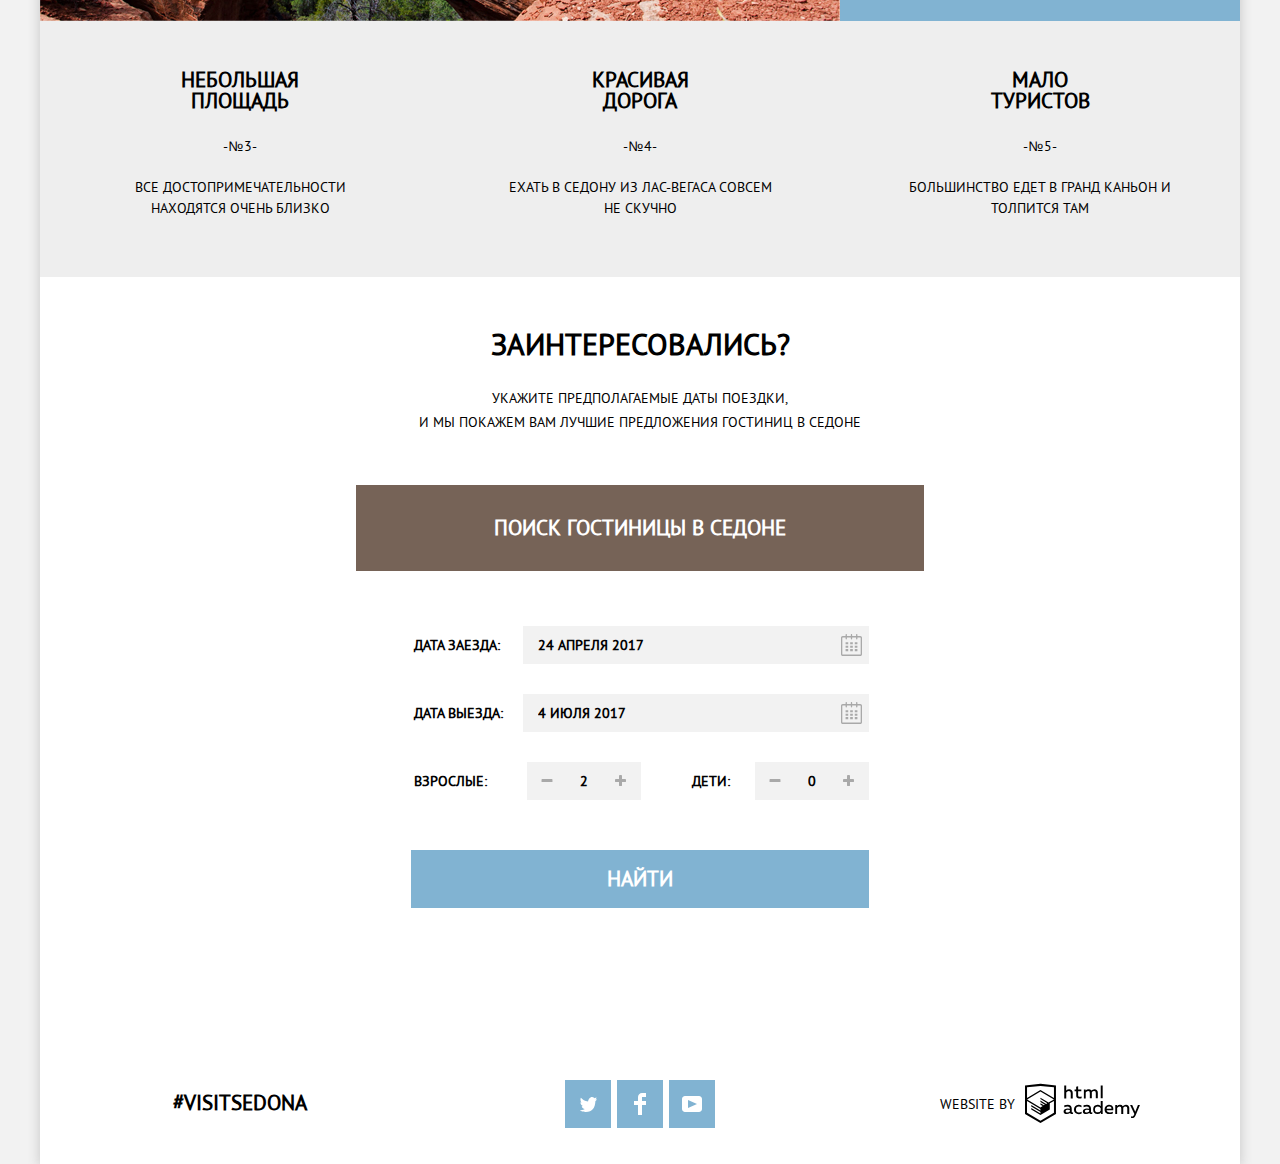
==== commit 2b55a5e8: "Финальные дорботки, минификация" ====
--- a/index.html
+++ b/index.html
@@ -4,22 +4,21 @@
     <meta charset="utf-8">
     <title>HTML Academy: Седона</title>
     <link rel="stylesheet" href="./css/normalize.css">
-    <link rel="stylesheet" href="./css/style.css">
+    <link rel="stylesheet" href="./css/style-min.css">
   </head>
   <body>
-    <img class="template" src="img/template.jpg" width="1200" height="2762" alt="1" hidden>
     <div class="container">
     <header class="page-header">
       <a href="#" class="site-logo"><img class="site-logo" src="./img/logo.svg" alt="Логотип Седона" width="140" height="72"></a>
       <nav class="navigation">
-          <ul class="navigation-list">
-            <li class="navigation-list-item"><a href="#">Информация</a></li>
-            <li class="navigation-list-item"><a href="#">Фото и видео</a></li>
-          </ul>
-          <ul class="navigation-list">
-            <li class="navigation-list-item"><a href="#">Карта штата</a></li>
-            <li class="navigation-list-item"><a href="hostels.html">Гостиницы</a></li>
-          </ul> 
+        <ul class="navigation-list">
+          <li class="navigation-list-item"><a href="#">Информация</a></li>
+          <li class="navigation-list-item"><a href="#">Фото и видео</a></li>
+        </ul>
+        <ul class="navigation-list">
+          <li class="navigation-list-item"><a href="#">Карта штата</a></li>
+          <li class="navigation-list-item"><a href="hostels.html">Гостиницы</a></li>
+        </ul> 
       </nav>
       <div class="landscape">
       </div>
@@ -32,7 +31,7 @@
       <section class="reasons">
         <ul class="reasons-list">
           <li class="reasons-list-item  reason-1">
-            <h3>Настоящий<br> городок</h3>
+            <h3>Настоящий городок</h3>
             <span class="feature-number">-№1-</span>
             <p>
               Седона-не аттракцион для туристов,<br> там течёт своя жизнь
@@ -43,19 +42,18 @@
           </li>
         </ul>
       </section>
-       <!--br расставлены временно. Для Pixel perfect -->
       <section class="reasons advantages">
         <ul class="advantage-list">
           <li class="advantage-list-item house-item">
-            <h4>Жильё</h4>
+            <h3>Жильё</h3>
             <p>Рекомендуем пожить в настоящем мотеле, всё как в кино!</p>
           </li>
           <li class="advantage-list-item food-item">
-            <h4>Еда</h4>
-            <p>Всегда заказывайте фирменный бургер,<br> Вы не разочаруетесь!</p>
+            <h3>Еда</h3>
+            <p>Всегда заказывайте фирменный бургер, Вы не разочаруетесь!</p>
           </li>
           <li class="advantage-list-item Souvenirs-item">
-            <h4>Сувениры</h4>
+            <h3>Сувениры</h3>
             <p>Не только китайского, но и местного производства!</p>
           </li>
         </ul>
@@ -73,24 +71,24 @@
             </p>
           </li>
           <li class="reasons-list-item">
-            <h3>Небольшая<br> площадь</h3>
+            <h3>Небольшая площадь</h3>
             <span class="feature-number">-№3-</span>
             <p>
-              Все достопримечательности<br> находятся очень близко
+              Все достопримечательности находятся очень близко
             </p>
           </li>
           <li class="reasons-list-item">
-            <h3>Красивая<br> дорога</h3>
+            <h3>Красивая дорога</h3>
             <span class="feature-number">-№4-</span>
             <p>
               Ехать в Седону из Лас-Вегаса совсем<br> не скучно
             </p>
           </li>
           <li class="reasons-list-item">
-            <h3>Мало<br> туристов</h3>
+            <h3>Мало туристов</h3>
             <span class="feature-number">-№5-</span>
             <p>
-              Большинство едет в Гранд Каньон<br> и толпится там
+              Большинство едет в Гранд Каньон и толпится там
             </p>
           </li>
         </ul>
@@ -101,7 +99,7 @@
         <p class="hostel-search-invite2">Укажите предполагаемые даты поездки,<br> и мы покажем вам лучшие предложения гостиниц в Седоне</p>
         <div class="form-area">
           <button class="form-view-button" type="button">Поиск гостиницы в Седоне</button>
-          <form class="hostel-search-form">
+          <form class="hostel-search-form modal-show">
             <div class="field-holder date-select">
               <label for="check-in">Дата заезда:</label>
               <input class="check-input" type="text" id="check-in" name="check-in" value="24 апреля 2017">
@@ -116,7 +114,6 @@
                 <svg xmlns="http://www.w3.org/2000/svg" width="21" height="22" viewBox="0 0 21 22"><path d="M19.251 2.025h-2.845V.648c0-.381-.294-.689-.656-.689-.363 0-.656.308-.656.689v1.377h-3.938V.648c0-.381-.294-.689-.655-.689-.363 0-.657.308-.657.689v1.377H5.906V.648c0-.381-.294-.689-.656-.689-.363 0-.657.308-.657.689v1.377H1.75C.784 2.025 0 2.847 0 3.862v16.302C0 21.179.784 22 1.75 22h17.501c.966 0 1.749-.821 1.749-1.836V3.862c0-1.015-.783-1.837-1.749-1.837zm.437 18.139a.448.448 0 0 1-.437.459H1.75a.45.45 0 0 1-.438-.459V3.862a.45.45 0 0 1 .438-.459h2.844v1.378c0 .381.294.689.657.689.362 0 .656-.308.656-.689V3.403h3.938v1.378c0 .381.294.689.657.689.361 0 .655-.308.655-.689V3.403h3.938v1.378c0 .381.293.689.656.689.362 0 .656-.308.656-.689V3.403h2.845c.241 0 .437.206.437.459v16.302z"/><path d="M4.594 8.225h2.625v2.066H4.594zM4.594 11.668h2.625v2.067H4.594zM4.594 15.112h2.625v2.066H4.594zM9.188 15.112h2.625v2.066H9.188zM9.188 11.668h2.625v2.067H9.188zM9.188 8.225h2.625v2.066H9.188zM13.781 15.112h2.625v2.066h-2.625zM13.781 11.668h2.625v2.067h-2.625zM13.781 8.225h2.625v2.066h-2.625z"/></svg>
               </button>
             </div>
-            
             <div class="number-field-holder">
               <div class="number-area">
                 <label for="grown-up-number">Взрослые:</label>
@@ -124,7 +121,6 @@
                 <input class="check-input people-number" type="text" id="grown-up-number" value="2">
                 <button class="plus-button" type="button">+</button>
               </div>
-              
               <div class="number-area">
                 <label for="children-number">Дети:</label>
                 <button class="minus-button" type="button">-</button>
@@ -134,8 +130,6 @@
             </div>
             <button class="hostel-search-submit" type="submit">Найти</button>
           </form>
-          
-          
         </div>
         <div class="map-area">
           <iframe src="https://www.google.com/maps/embed?pb=!1m18!1m12!1m3!1d18518.288087809637!2d-111.79781597151116!3d34.86623233619148!2m3!1f0!2f0!3f0!3m2!1i1024!2i768!4f13.1!3m3!1m2!1s0x872da132f942b00d%3A0x5548c523fa6c8efd!2z0KHQtdC00L7QvdCwLCDQkNGA0LjQt9C-0L3QsCA4NjMzNiwg0KHQqNCQ!5e0!3m2!1sru!2sru!4v1570433889442!5m2!1sru!2sru" width="1200" height="472"  style="border:0;" allowfullscreen=""></iframe>
@@ -159,6 +153,6 @@
       </div>
     </footer>
     </div>
-    <script src="js/script.js"></script>
+    <script src="js/script-min.js"></script>
   </body>
 </html>
--- a/css/style-min.css
+++ b/css/style-min.css
@@ -0,0 +1,6 @@
+
+Result
+ Source map
+ Restructure
+ Beautify
+@-webkit-keyframes hide{0%{-webkit-transform:translateY(0);transform:translateY(0)}to{-webkit-transform:translateY(-400px);transform:translateY(-400px)}}@keyframes hide{0%{-webkit-transform:translateY(0);transform:translateY(0)}to{-webkit-transform:translateY(-400px);transform:translateY(-400px)}}@-webkit-keyframes show{0%{-webkit-transform:translateY(-400px);transform:translateY(-400px)}to{-webkit-transform:translateY(0);transform:translateY(0)}}@keyframes show{0%{-webkit-transform:translateY(-400px);transform:translateY(-400px)}to{-webkit-transform:translateY(0);transform:translateY(0)}}@font-face{font-family:"PT-Sans";src:url(../fonts/PTSans-Regular.eot);src:url(../fonts/PTSans-Regular.eot?#iefix) format('embedded-opentype'),url(../fonts/PTSans-Regular.woff2) format('woff2'),url(../fonts/PTSans-Regular.woff) format('woff'),url(../fonts/PTSans-Regular.ttf) format('truetype'),url(../fonts/PTSans-Regular.svg#PTSans-Regular) format('svg');font-weight:400;font-style:normal}*,::after,::before{-webkit-box-sizing:inherit;box-sizing:inherit}html{-webkit-box-sizing:border-box;box-sizing:border-box}.visualy-hidden{position:absolute;clip:rect(0 0 0 0);width:1px;height:1px;margin:-1px}.page-header a,.reasons p,body{margin:0;padding:0}body{font-family:"PT-Sans","Arial",sans-serif;display:-webkit-box;display:-ms-flexbox;display:flex;-webkit-box-orient:vertical;-webkit-box-direction:normal;-ms-flex-direction:column;flex-direction:column;-webkit-box-align:center;-ms-flex-align:center;align-items:center;font-size:14px;line-height:24px;color:#000;background-color:#f2f2f2;text-transform:uppercase}img{max-width:100%}.container{width:1200px;background-color:#fff;-webkit-box-shadow:0 0 10px 2px #d0d0d0;box-shadow:0 0 10px 2px #d0d0d0}.index-content{padding-top:38px}.page-header .site-logo{position:absolute;top:0;bottom:0;left:0;right:0;width:140px;height:72px;margin-left:auto;margin-right:auto}.page-header a{line-height:26px;text-decoration:none;color:#000}.navigation,.navigation-list{display:-webkit-box;display:-ms-flexbox;display:flex;-webkit-box-pack:justify;-ms-flex-pack:justify;justify-content:space-between;-ms-flex-wrap:wrap;flex-wrap:wrap}.navigation{min-height:28px;-webkit-box-align:center;-ms-flex-align:center;align-items:center;padding-right:73px;padding-left:73px}.navigation-list{width:335px;padding:0;margin:0;list-style:none}.navigation-list-item{padding-top:14px;padding-bottom:16px}.navigation-list-item a,.reasons h3{font-size:14px;color:#000;font-weight:700;text-align:center}.curent-link a{color:#766357}.navigation-list-item a:hover{color:#81b3d2}.navigation-list-item a:active{color:#c7c7c7}.landscape{width:1200px;height:510px;background-image:url(../img/sedona-landscape.jpg);background-size:cover;background-color:#486776}.start-description1{margin-left:auto;margin-right:auto;margin-bottom:28px;font-size:21px;color:#000;font-weight:700;line-height:26px;text-align:center;width:600px}.start-description2{margin-bottom:50px;font-size:14px;color:#333;text-align:center}.reasons{display:-webkit-box;display:-ms-flexbox;display:flex;-ms-flex-wrap:wrap;flex-wrap:wrap;min-height:256px;width:1200px;padding:0;margin:0;background-color:#eee;font-size:14px}.reason-1,.reason-2{background-color:#81b3d2;color:#fff}.advantage-list,.reasons-list{display:-webkit-box;display:-ms-flexbox;display:flex;-ms-flex-wrap:wrap;flex-wrap:wrap}.reasons-list{-webkit-box-align:start;-ms-flex-align:start;align-items:flex-start;width:1200px;-webkit-box-pack:start;-ms-flex-pack:start;justify-content:flex-start}.advantage-list{-webkit-box-pack:justify;-ms-flex-pack:justify;justify-content:space-between;min-height:330px;background-color:#fff}.reasons p{width:285px;text-align:center}.reasons li,.reasons ul{padding:0;margin:0;list-style:none}.reasons .advantage-list-item,.reasons .reasons-list-item{display:-webkit-box;display:-ms-flexbox;display:flex;-webkit-box-orient:vertical;-webkit-box-direction:normal;-ms-flex-direction:column;flex-direction:column;-webkit-box-pack:top;-ms-flex-pack:top;justify-content:top;-webkit-box-align:center;-ms-flex-align:center;align-items:center;min-height:256px;width:400px;padding:48px 0 0;line-height:21px}.reasons .advantage-list-item{position:relative;min-width:330px;padding:160px 0 0}.Souvenirs-item::before,.food-item::before,.house-item::before{content:"";position:absolute;left:50%;top:60px;width:72px;height:72px;margin-left:-36px;background-image:url(../img/icon-house.svg);background-repeat:no-repeat;background-position:center}.Souvenirs-item::before,.food-item::before{background-image:url(../img/icon-burger.svg)}.Souvenirs-item::before{top:59px;width:64px;height:76px;margin-left:-33px;background-image:url(../img/icon-present.svg)}.reasons .reasons-list-item-img{width:800px;padding:0}.reasons h3{width:150px;margin:0 0 25px;line-height:21px;font-size:21px}.feature-number{margin-bottom:20px}.reason-1 h3,.reason-2 h3{color:inherit}.hostel-search{position:relative;padding:55px 0 0;text-align:center}.form-area{position:absolute;left:50%;top:208px;width:568px;min-height:86px;margin-left:-284px;overflow:hidden}.map-area{height:472px}.hostel-search-invite1{margin:0 0 30px;font-size:30px;font-weight:700}.hostel-search-invite2{text-align:center;margin-bottom:138px}.form-view-button{position:absolute;left:0;z-index:1;width:568px;height:86px;background:#766357;font-size:21px;font-weight:700;color:#fff;border:0;text-transform:uppercase}.modal-hide,.modal-show{-webkit-animation-name:hide;animation-name:hide;-webkit-animation-duration:.6s;animation-duration:.6s;-webkit-animation-fill-mode:both;animation-fill-mode:both}.modal-show{-webkit-animation-name:show;animation-name:show}.form-view-button:hover{background-color:#604e43}.form-view-button:active{background-color:#503e33;color:#857871}.field-holder,.hostel-search-form{display:-webkit-box;display:-ms-flexbox;display:flex}.hostel-search-form{-webkit-box-orient:vertical;-webkit-box-direction:normal;-ms-flex-direction:column;flex-direction:column;height:395px;margin-top:86px;padding-top:55px;padding-right:55px;background-color:#fff;-webkit-box-pack:start;-ms-flex-pack:start;justify-content:flex-start;width:568px;padding-left:55px}.hostel-search-form label{font-size:14px;font-weight:700}.field-holder{-webkit-box-pack:justify;-ms-flex-pack:justify;justify-content:space-between;-webkit-box-align:center;-ms-flex-align:center;align-items:center;width:100%;margin-bottom:30px;padding-left:3px}.check-input{width:346px;height:38px;margin-left:auto;padding-left:15px;background-color:#f2f2f2;border:0;text-transform:uppercase;font-weight:700}.check-input:hover{background-color:#ebebeb}.check-input:focus{background-color:#fff;outline:0;border:2px solid #e5e5e5}.date-select{position:relative}.date-select button{position:absolute;right:10px;top:50%;width:24px;height:24px;margin-top:-12px;border:0;background:0 0}.choose-date-btn .choose-date-btn:active,.choose-date-btn:focus{outline:0}.choose-date-btn path{fill:#a9a9a9}.choose-date-btn:hover path,.html-academy-logo path{fill:#000}.choose-date-btn:active path,.choose-date-btn:focus path{fill:#81b3d2}.number-field-holder{-webkit-box-pack:justify;-ms-flex-pack:justify;justify-content:space-between;margin-bottom:50px}.number-area,.number-field-holder{display:-webkit-box;display:-ms-flexbox;display:flex;-webkit-box-align:center;-ms-flex-align:center;align-items:center}label[for=grown-up-number]{margin:0 40px 0 3px}label[for=children-number]{margin-right:25px}.minus-button,.people-number,.plus-button{width:38px;height:38px;margin:0}.minus-button,.plus-button{background-color:#f2f2f2;border:0;text-align:center;vertical-align:middle;color:#a9a9a9;font-size:0}.minus-button{background-image:url(../img/signs.png);background-repeat:no-repeat;background-position:14px 13px}.minus-button:focus,.minus-button:hover{outline:0;background-position:14px -26px}.minus-button:active{background-position:14px -64px}.plus-button{background-image:url(../img/signs.png);background-repeat:no-repeat;background-position:-64px 13px}.plus-button:focus,.plus-button:hover{outline:0;background-position:-64px -26px}.plus-button:active{background-position:-64px -64px}.hostel-search-submit{width:458px;height:58px;background:#81b3d2;font-size:21px;font-weight:700;color:#fff;border:0;text-transform:uppercase}.hostel-search-submit:hover{background-color:#669ec0}.hostel-search-submit:active{background-color:#5496bd;color:#88b6d1}.site-footer{display:-webkit-box;display:-ms-flexbox;display:flex;-webkit-box-align:center;-ms-flex-align:center;align-items:center;min-height:120px}.site-footer:before{content:"";display:inline-block;min-height:120px;visibility:hidden;vertical-align:middle}.site-footer a{margin:0;text-decoration:none;color:#000}.site-footer .hashteg{font-size:21px;font-weight:700}.hashteg-area{width:400px;text-align:center;vertical-align:middle}.social-list{display:-webkit-box;display:-ms-flexbox;display:flex;-webkit-box-pack:center;-ms-flex-pack:center;justify-content:center;-webkit-box-align:center;-ms-flex-align:center;align-items:center;width:400px;margin:0;padding:0;list-style:none}.social-button,.social-link{display:block;width:46px;height:48px}.social-button{background-color:#81b3d2}.social-link{background-repeat:no-repeat;background-position:center}.social-link:active{opacity:.3}.social-button:focus,.social-button:hover{background-color:#669ec0}.social-button:active{background-color:#5496bd}.social-list li:nth-of-type(2){margin-right:6px;margin-left:6px}.twitter{background-image:url(../img/twitter-icon.svg)}.facebook{background-image:url(../img/fb-icon.svg)}.yotube{background-image:url(../img/youtube-icon.svg)}.copyright{display:-webkit-box;display:-ms-flexbox;display:flex;-webkit-box-pack:center;-ms-flex-pack:center;justify-content:center;-webkit-box-align:center;-ms-flex-align:center;align-items:center;width:400px}.copyright p{margin-right:10px;display:inline}.copyright svg{width:115px;height:41px}.html-academy-logo:hover path{fill:#81b3d2}.html-academy-logo:focus path{fill:#81b3d2}.html-academy-logo:active path{fill:#bdbbbc}.html-academy-logo svg{margin-top:6px}.hostel-sorting-form{display:-webkit-box;display:-ms-flexbox;display:flex;min-height:217px;padding-right:73px;padding-left:72px;padding-top:25px;background-color:#84a5c6;background-image:url(../img/filter-bg.jpg);background-repeat:no-repeat;background-position:center;color:#fff}.hostel-sorting-form h3{margin:0 0 22px;font-size:16px}.left-column{margin-right:120px}.hostel-features{display:-webkit-box;display:-ms-flexbox;display:flex}.checkbox-holder{margin-bottom:20px}.hostel-features label{display:inline-block;vertical-align:middle;cursor:pointer;position:relative}.checkbox:focus+label::before{border-color:#4682b4}.hostel-features label::before{content:"";display:inline-block;width:23px;height:23px;margin-right:16px;vertical-align:middle;border:2px solid #fff;border-radius:2px}.checkbox:checked+label::after{content:'';display:inline-block;position:absolute;left:6px;top:3px;height:12px;width:20px;vertical-align:middle;border-left:4px solid #fff;border-bottom:4px solid #fff;-webkit-transform:rotate(-45deg);-ms-transform:rotate(-45deg);transform:rotate(-45deg)}.checkbox:disabled+label::before{border:2px solid #8c8c8c}.checkbox:disabled+label::after{border-left:4px solid #8c8c8c;border-bottom:4px solid #8c8c8c}.checkbox:disabled+label{color:#8c8c8c}.filter-range{margin-left:auto;margin-top:4px;color:#fff;text-transform:uppercase}.filter-range-title{margin-bottom:9px;font-weight:600;font-size:16px;line-height:21px}.price-controls{position:relative;display:-webkit-box;display:-ms-flexbox;display:flex;margin-bottom:20px;width:317px;height:34px;border:2px solid #fff;border-radius:2px}.price-controls::before{content:"";position:absolute;left:50%;top:2px;width:2px;height:22px;background:#fff}.price-controls label{margin-top:2px}.price-controls .min-price{margin-left:65px}.price-controls .max-price{margin-left:auto;margin-right:30px}.price-controls input{width:50px;margin:0;color:inherit;font:inherit;background:0 0;border:0}.range-controls{position:relative;margin-bottom:32px}.range-controls .scale{height:2px;width:317px;background:rgba(255,255,255,.3)}.range-controls .bar{width:80%;height:2px;background:#fff}.range-toggle{position:absolute;top:-9px;-webkit-box-sizing:content-box;box-sizing:content-box;width:4px;height:4px;background:#ababab;border:8px solid #fff;border-radius:50%;-webkit-box-shadow:0 2px 1px 0 rgba(0,1,1,.2);box-shadow:0 2px 1px 0 rgba(0,1,1,.2);cursor:pointer}.range-toggle-min{left:0}.range-toggle-max{left:80%}.range-toggle:hover{background:#1c4f80}.btn-transparent{display:block;margin:0 auto;padding:6px 35px;font-size:14px;line-height:20px;color:#fff;text-transform:uppercase;background:0 0;border:2px solid #fff;border-radius:2px;cursor:pointer}.btn-transparent:hover{background-color:#fff;color:#000}.panel,.sorting-critarias{display:-webkit-box;display:-ms-flexbox;display:flex}.panel{border-bottom:1px solid #e5e5e5;padding:33px 72px 30px}.panel h2{margin:0 50px 0 0;font-size:21px;font-weight:700}.panel h3{margin:0 40px 0 0;font-size:12px}.sorting-critarias{margin:0;padding:0;list-style:none}.sorting-critarias li:nth-child(2){margin:0 32px}.sorting-buttons{display:-webkit-box;display:-ms-flexbox;display:flex;-webkit-box-pack:center;-ms-flex-pack:center;justify-content:center;margin-top:3px;margin-left:auto;position:relative}.sorting-button2{margin-left:5px;-webkit-transform:rotate(180deg);-ms-transform:rotate(180deg);transform:rotate(180deg)}.sorting-button{display:-webkit-box;display:-ms-flexbox;display:flex;-webkit-box-pack:center;-ms-flex-pack:center;justify-content:center;-webkit-box-align:center;-ms-flex-align:center;align-items:center;width:15px;height:15px;padding:0;-webkit-box-sizing:content-box;box-sizing:content-box;border:0;background:0 0}.sorting-button polygon{fill:#cacaca}.sorting-button:hover polygon{fill:#231f20}.curent-sorting-btn polygon{fill:#83b4d3}.sorting-button:active polygon,.sorting-button:focus polygon{fill:#83b4d3}.sorting-button:focus{outline:0}.sorting-critarias button{padding:0;border:0;background:0 0;border-bottom:1px dotted #81b3d2;text-transform:uppercase;font-size:12px;color:#b1b1b1;outline:0}.sorting-critarias button:focus,.sorting-critarias button:hover{color:#abcce1}.sorting-critarias button:active{color:#000;border:0}.sorting-critarias .sorting-argument{color:#abcce1;border:0}.sorting-list{margin:0;padding:0;list-style:none}.sorting-item{display:-webkit-box;display:-ms-flexbox;display:flex;-ms-flex-line-pack:justify;align-content:space-between;margin:0;padding:30px 72px;border-bottom:1px solid #e5e5e5}.sorting-item img{margin-right:30px}.sorting-info{-webkit-box-orient:vertical;-webkit-box-direction:normal;-ms-flex-direction:column;flex-direction:column;-webkit-box-pack:justify;-ms-flex-pack:justify;justify-content:space-between;-ms-flex-wrap:wrap;flex-wrap:wrap}.sorting-column button,.sorting-info a{border:0;text-transform:uppercase;font-weight:700}.sorting-info a{width:100%;text-decoration:none;text-align:left;cursor:default;line-height:80%;color:#000;font-size:21px}.sorting-info a:hover{color:#81b3d2}.sorting-info a:active{color:#b2b2b2}.sorting-info a,.sorting-info p,.stars img{margin:0;padding:0}.sorting-info,.sorting-row{display:-webkit-box;display:-ms-flexbox;display:flex}.sorting-column{-webkit-box-orient:vertical;-webkit-box-direction:normal;-ms-flex-direction:column;flex-direction:column;margin-right:5px;padding-top:8px}.sorting-column p{margin-bottom:12px}.sorting-column button{padding:4px 17px;font-size:14px;line-height:21px;color:#fff;background-color:#81b3d2}.sorting-column button:hover{background-color:#669ec0}.sorting-column button:active{background-color:#5496bd;color:#7aadcb}.sorting-column2 button{background-color:#766357}.sorting-column2 button:hover{background-color:#604e43}.sorting-column2 button:active{background-color:#503e33;color:#857871}.sorting-column,.sorting-rating,.stars{display:-webkit-box;display:-ms-flexbox;display:flex}.sorting-rating{-webkit-box-orient:vertical;-webkit-box-direction:normal;-ms-flex-direction:column;flex-direction:column;-webkit-box-align:end;-ms-flex-align:end;align-items:flex-end;margin-left:auto;-webkit-box-pack:justify;-ms-flex-pack:justify;justify-content:space-between}.sorting-rating p{margin:0;padding:1px 15px;background-color:#f2f2f2;color:#b1b1b1}.stars{-webkit-box-pack:end;-ms-flex-pack:end;justify-content:flex-end;width:90px;height:17px}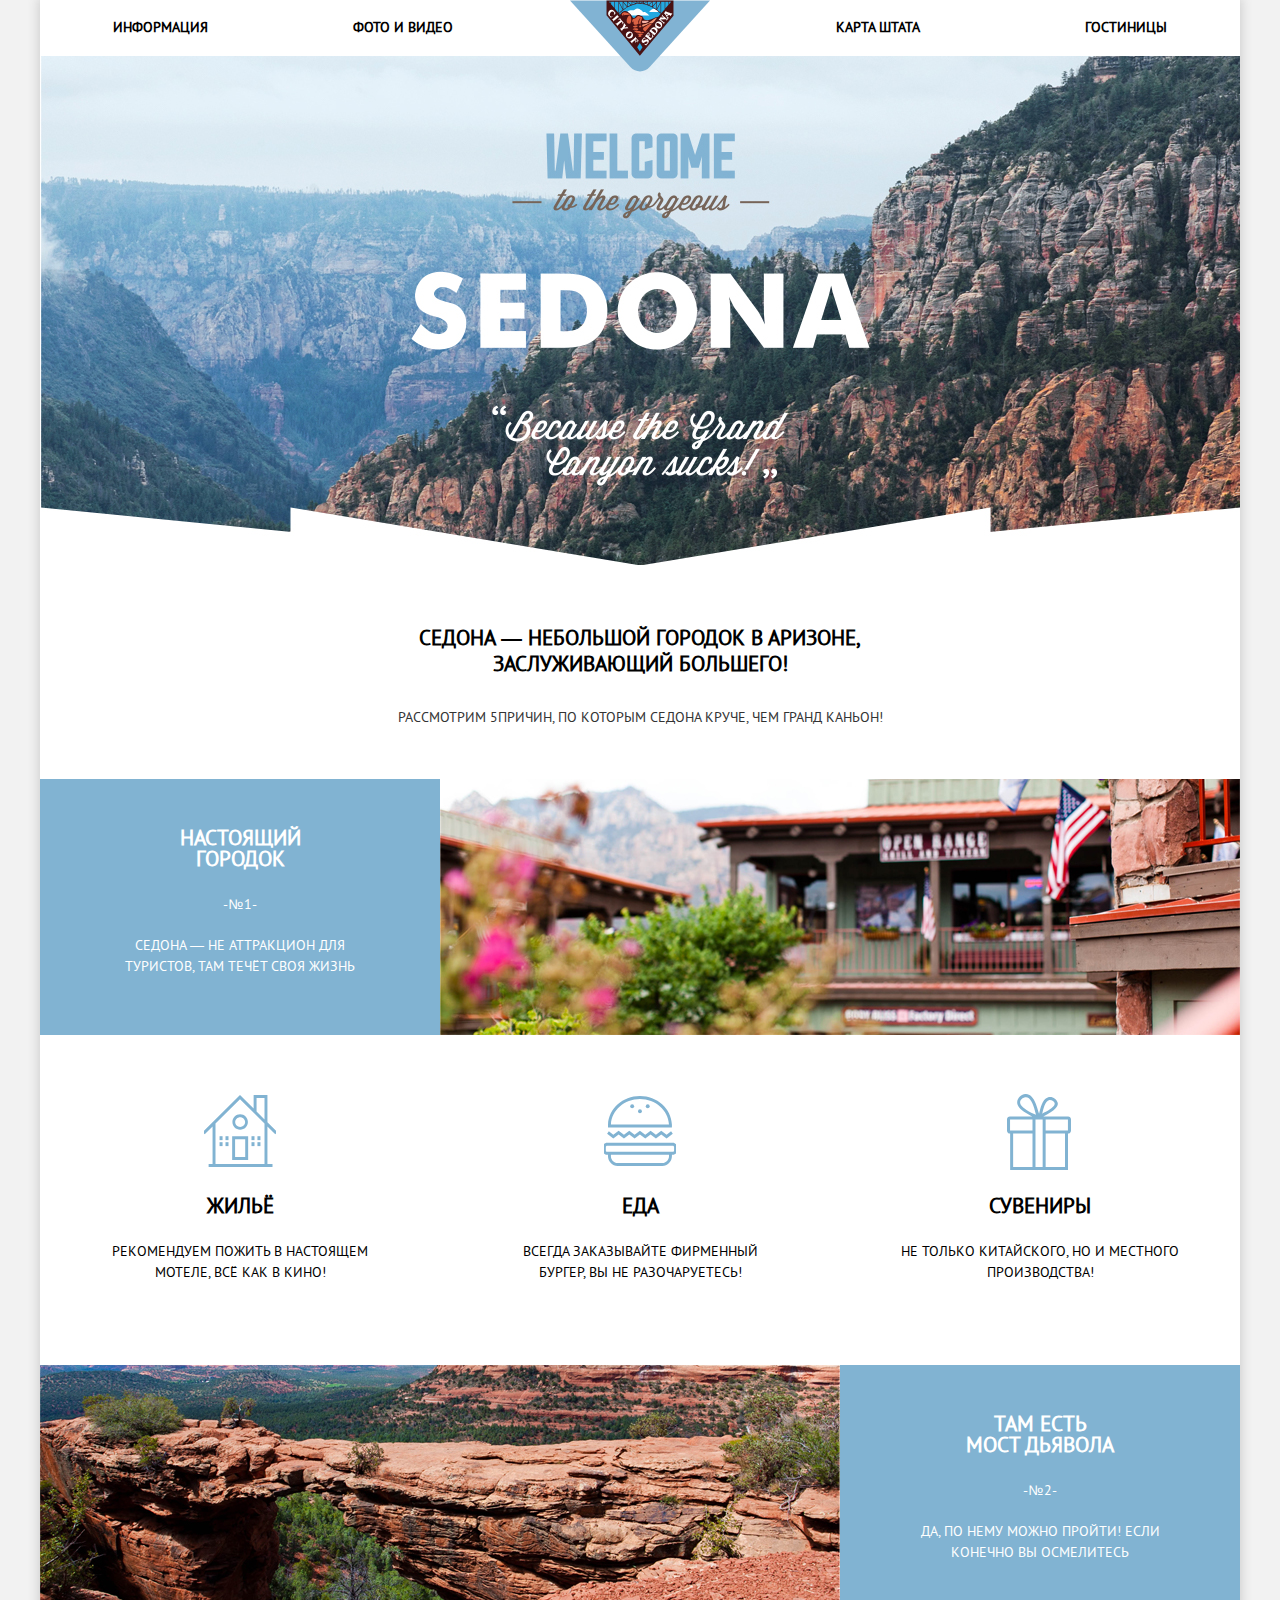
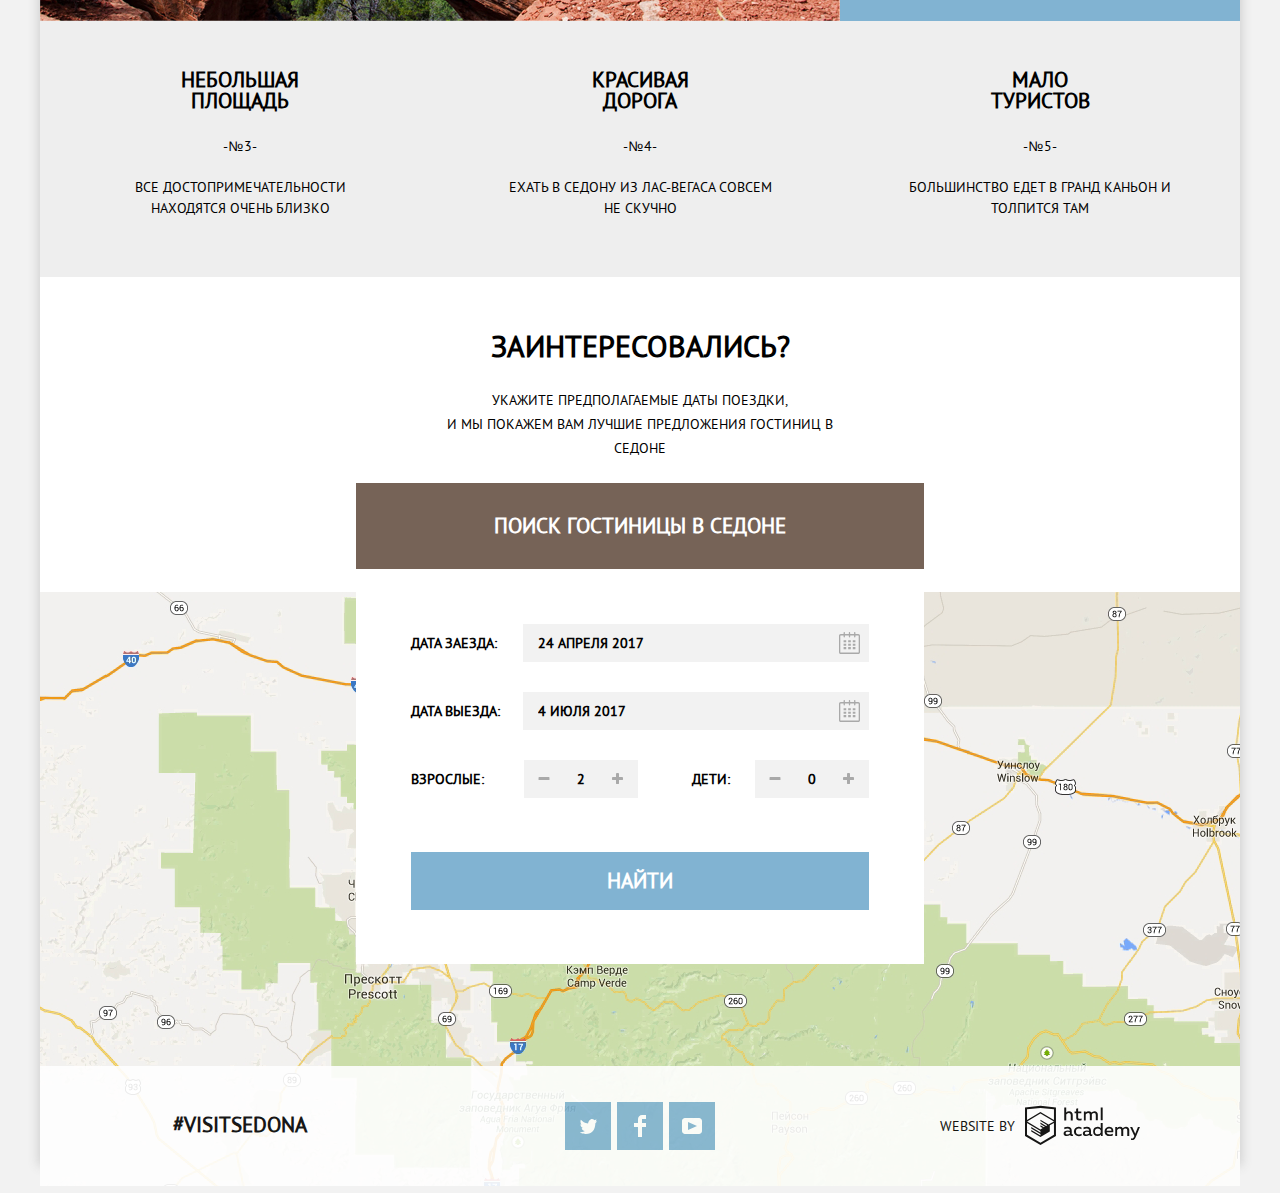
==== commit f45e1f26: "Выровнял пл макету" ====
--- a/index.html
+++ b/index.html
@@ -1,12 +1,13 @@
-<!DOCTYPE html>
+﻿<!DOCTYPE html>
 <html lang="ru">
   <head>
     <meta charset="utf-8">
     <title>HTML Academy: Седона</title>
     <link rel="stylesheet" href="./css/normalize.css">
-    <link rel="stylesheet" href="./css/style-min.css">
+    <link rel="stylesheet" href="./css/style.css">
   </head>
   <body>
+    <img class="template" src="/img/template.jpg" alt="">
     <div class="container">
     <header class="page-header">
       <a href="#" class="site-logo"><img class="site-logo" src="./img/logo.svg" alt="Логотип Седона" width="140" height="72"></a>
@@ -14,8 +15,6 @@
         <ul class="navigation-list">
           <li class="navigation-list-item"><a href="#">Информация</a></li>
           <li class="navigation-list-item"><a href="#">Фото и видео</a></li>
-        </ul>
-        <ul class="navigation-list">
           <li class="navigation-list-item"><a href="#">Карта штата</a></li>
           <li class="navigation-list-item"><a href="hostels.html">Гостиницы</a></li>
         </ul> 
@@ -25,7 +24,7 @@
     </header>
     <main class="index-content">
       <h1 class="visualy-hidden">Сайт туристического городка в штате Аризона</h1>
-      <p class="start-description1">Седона - Небольшой городок в Аризоне, Заслуживающий большего!</p>
+      <p class="start-description1">Седона — Небольшой городок в Аризоне, Заслуживающий большего!</p>
       <p class="start-description2">Рассмотрим 5причин, по которым Седона круче, чем Гранд Каньон!</p>
       <h2 class="visualy-hidden">5причин по которым Седона круче, чем гранд-каньон</h2>
       <section class="reasons">
@@ -34,7 +33,7 @@
             <h3>Настоящий городок</h3>
             <span class="feature-number">-№1-</span>
             <p>
-              Седона-не аттракцион для туристов,<br> там течёт своя жизнь
+              Седона — не аттракцион для туристов, там течёт своя жизнь
             </p>
           </li>
           <li class="reasons-list-item reasons-list-item-img">
@@ -64,7 +63,7 @@
             <img src="./img/devil-bridge-photo.jpg" width="800" height="256" alt="Фото: Мост Дьявола">
           </li>
           <li class="reasons-list-item  reason-2">
-            <h3>Там есть<br>мост дьявола</h3>
+            <h3>Там есть мост дьявола</h3>
             <span class="feature-number">-№2-</span>
             <p>
               Да, по нему можно пройти! Если конечно вы осмелитесь
@@ -81,7 +80,7 @@
             <h3>Красивая дорога</h3>
             <span class="feature-number">-№4-</span>
             <p>
-              Ехать в Седону из Лас-Вегаса совсем<br> не скучно
+              Ехать в Седону из Лас-Вегаса совсем не скучно
             </p>
           </li>
           <li class="reasons-list-item">
@@ -132,7 +131,8 @@
           </form>
         </div>
         <div class="map-area">
-          <iframe src="https://www.google.com/maps/embed?pb=!1m18!1m12!1m3!1d18518.288087809637!2d-111.79781597151116!3d34.86623233619148!2m3!1f0!2f0!3f0!3m2!1i1024!2i768!4f13.1!3m3!1m2!1s0x872da132f942b00d%3A0x5548c523fa6c8efd!2z0KHQtdC00L7QvdCwLCDQkNGA0LjQt9C-0L3QsCA4NjMzNiwg0KHQqNCQ!5e0!3m2!1sru!2sru!4v1570433889442!5m2!1sru!2sru" width="1200" height="472"  style="border:0;" allowfullscreen=""></iframe>
+          <iframe src="https://www.google.com/maps/embed?pb=!1m18!1m12!1m3!1d18518.288087809637!2d-111.79781597151116!3d34.86623233619148!2m3!1f0!2f0!3f0!3m2!1i1024!2i768!4f13.1!3m3!1m2!1s0x872da132f942b00d%3A0x5548c523fa6c8efd!2z0KHQtdC00L7QvdCwLCDQkNGA0LjQt9C-0L3QsCA4NjMzNiwg0KHQqNCQ!5e0!3m2!1sru!2sru!4v1570433889442!5m2!1sru!2sru" width="1200" height="600"  style="border:0;" allowfullscreen="" hidden></iframe>
+          <img src="img/map.png" width="1200" height="594"  alt="Карта проезда до Седоны">
         </div>
       </section>
     </main>
@@ -141,18 +141,18 @@
         <a class="hashteg" href="#">#visitsedona</a>
       </div>
       <ul class="social-list">
-        <li class="social-button"><a class="social-link twitter" href="#" aria-label="Твиттер"></a></li>
-        <li class="social-button"><a class="social-link facebook" href="#" aria-label="Фейсбук"></a></li>
-        <li class="social-button"><a class="social-link yotube" href="#" aria-label="Ютуб"></a></li>
+        <li class="social-button"><a class="social-link twitter" href="#">Твиттер</a></li>
+        <li class="social-button"><a class="social-link facebook" href="#">Фейсбук</a></li>
+        <li class="social-button"><a class="social-link yotube" href="#">Ютуб</a></li>
       </ul>
       <div class="copyright">
         <p>Website by</p>
-        <a class="html-academy-logo" href="https://htmlacademy.ru" aria-label="Логотип академии">
+        <a class="html-academy-logo" href="https://htmlacademy.ru/intensive/htmlcss" aria-label="Логотип академии">
           <svg id="Layer_1" data-name="Layer 1" xmlns="http://www.w3.org/2000/svg" viewBox="0 0 108.08 36.85"><title>logo-htmlacademy-small1</title><path d="M44.61,26.88a2,2,0,0,0,.55-0.1v1.33a3.25,3.25,0,0,1-1.18.21,1.67,1.67,0,0,1-1.67-1,4.84,4.84,0,0,1-3.14,1.08c-1.51,0-2.91-.83-2.91-2.55,0-2.13,2-2.79,3.71-2.79a11.08,11.08,0,0,1,2.17.25v-0.3c0-1-.76-1.77-2.19-1.77a7.42,7.42,0,0,0-3,.64v-1.7a10.21,10.21,0,0,1,3.19-.55c2.36,0,3.81,1.12,3.81,3.65v3a0.54,0.54,0,0,0,.49.59h0.17Zm-6.44-1.13A1.35,1.35,0,0,0,39.63,27h0.11a3.39,3.39,0,0,0,2.41-1V24.58a9.72,9.72,0,0,0-1.81-.21c-1,0-2.16.33-2.16,1.38h0Zm12.36-6.11a5,5,0,0,1,2.57.64V22a4.08,4.08,0,0,0-2.3-.7,2.75,2.75,0,1,0,0,5.49,5,5,0,0,0,2.43-.64v1.71a6.27,6.27,0,0,1-2.76.57A4.21,4.21,0,0,1,46,24.51q0-.21,0-0.41a4.32,4.32,0,0,1,4.18-4.46h0.38Zm12.17,7.24a2,2,0,0,0,.55-0.1v1.33a3.25,3.25,0,0,1-1.18.21,1.67,1.67,0,0,1-1.67-1,4.84,4.84,0,0,1-3.14,1.08c-1.51,0-2.91-.83-2.91-2.55,0-2.13,2-2.79,3.71-2.79a11.08,11.08,0,0,1,2.17.25v-0.3c0-1-.76-1.77-2.19-1.77a7.42,7.42,0,0,0-3,.64v-1.7a10.21,10.21,0,0,1,3.19-.55c2.36,0,3.81,1.12,3.81,3.65v3a0.54,0.54,0,0,0,.49.59h0.17Zm-6.44-1.13A1.35,1.35,0,0,0,57.73,27h0.11a3.39,3.39,0,0,0,2.41-1V24.58a9.72,9.72,0,0,0-1.81-.21c-1.06,0-2.16.33-2.16,1.38h0ZM73,16V28.2H71.35V26.88a3.88,3.88,0,0,1-3.19,1.54,4.4,4.4,0,0,1,0-8.78,3.81,3.81,0,0,1,3,1.3V16H73Zm-4.53,5.22a2.76,2.76,0,1,0,0,5.52A2.86,2.86,0,0,0,71.15,25V23A2.91,2.91,0,0,0,68.49,21.27ZM79,19.64c3.31,0,4.46,2.68,3.92,5.09H76.7c0.21,1.5,1.67,2.11,3.19,2.11a6.11,6.11,0,0,0,2.64-.59v1.6a7.14,7.14,0,0,1-3,.57C77,28.42,74.78,27,74.78,24a4.18,4.18,0,0,1,4-4.39H79Zm0.09,1.54a2.28,2.28,0,0,0-2.44,2.1v0.06H81.3A2,2,0,0,0,79.13,21.18Zm5.73,7V19.87h1.65v1a3.81,3.81,0,0,1,2.78-1.27A2.86,2.86,0,0,1,91.89,21a4.12,4.12,0,0,1,2.91-1.33A3.06,3.06,0,0,1,98,23V28.2h-1.9V23.05a1.59,1.59,0,0,0-1.42-1.75H94.42a2.8,2.8,0,0,0-2.07,1.12V28.2h-1.9V23.05A1.59,1.59,0,0,0,89,21.31H88.8a3,3,0,0,0-2.21,1.29v5.63H84.86Zm21.31-8.33h1.9l-3.91,9.46c-0.9,2.17-2.09,2.86-3.35,2.86a4.76,4.76,0,0,1-1.1-.14V30.46a2.86,2.86,0,0,0,.85.12c0.9,0,1.58-.64,2.07-1.9l0.17-.42-4-8.4h2l2.86,6.29ZM38.73,1.46V6.22a3.81,3.81,0,0,1,2.7-1.14,3.25,3.25,0,0,1,3.44,3.4v5.15H43V8.72a1.81,1.81,0,0,0-1.61-2h-0.3a2.93,2.93,0,0,0-2.32,1.39v5.52h-1.9V1.46h1.9ZM49.94,2.31v3h3V6.91h-3v3.81c0,1.1.5,1.46,1.58,1.46a4.49,4.49,0,0,0,1.69-.33v1.6A6.8,6.8,0,0,1,51,13.8a2.55,2.55,0,0,1-2.86-2.74V6.89H46.58V5.26h1.5V2.74Zm5.4,11.31V5.28H57v1A3.81,3.81,0,0,1,59.77,5a2.86,2.86,0,0,1,2.6,1.33A4.12,4.12,0,0,1,65.28,5,3.06,3.06,0,0,1,68.44,8.4v5.21h-1.9V8.46a1.59,1.59,0,0,0-1.42-1.75H64.89a2.8,2.8,0,0,0-2.07,1.12v5.78h-1.9V8.46A1.59,1.59,0,0,0,59.5,6.71H59.27A3,3,0,0,0,57.06,8v5.63H55.34ZM71.17,1.45H73V13.6H71.17V1.45ZM14.71,0H14.55L0,1.54V28.21l14.55,8.66,14.55-8.66V1.54Zm12.5,27.1L14.55,34.64,1.9,27.12V16.18l12.59,7.5V25L5.86,19.9v1.31l8.68,5.21v1.39L5.87,22.65V24l8.68,5.21,8.75-5.24V18.31L27.2,16V27.12Zm0-12.53-3.48,2-1.6,1L14.51,13v1.31L21,18.23H21l-0.14.09-1,.54-5.37-3.2V17l4.24,2.52-1,.67-3.2-1.9v1.31l2.1,1.24L14.5,22.1,2,14.65,14.51,7.11Zm0-1.32L14.49,5.76,1.91,13.25v-10L14.56,1.92,27.21,3.25v10h0Z" transform="translate(0 -0.02)" fill="#231f20"/></svg>
         </a>
       </div>
-    </footer>
+    </footer>  
     </div>
-    <script src="js/script-min.js"></script>
+    <script src="js/script.js"></script>
   </body>
 </html>
--- a/css/style.css
+++ b/css/style.css
@@ -0,0 +1,1142 @@
+@font-face {
+    font-family: "PT-Sans";
+    src: url('../fonts/PTSans-Regular.woff2') format('woff2'),
+         url('../fonts/PTSans-Regular.woff') format('woff');
+    font-weight: normal;
+    font-style: normal;
+}
+
+.template{
+  position:absolute;
+  left: 50%;
+  margin-left: -600px;
+  opacity: 0.6;
+  z-index: 1;
+  display: none;
+}
+
+*,*::before,*::after{
+  box-sizing: inherit;
+}
+
+html{
+  box-sizing: border-box;
+}
+
+.visualy-hidden{
+  position: absolute;
+  clip: rect(0 0 0 0);
+  width: 1px;
+  height: 1px;
+  margin: -1px;
+}
+
+body{
+  position: relative;
+  font-family: "PT-Sans", "Arial", sans-serif;
+  display: flex;
+  flex-direction: column;
+  align-items: center;
+  margin: 0;
+  padding: 0;
+  font-size: 14px;
+  line-height: 24px;
+  color: #000000;
+  background-color: #f2f2f2;
+  text-transform: uppercase;
+}
+
+img{ 
+  max-width: 100% 
+}
+
+.container{
+  width: 1200px;
+  background-color: #ffffff;
+  box-shadow: 0px 0 10px 2px #d0d0d0;
+}
+
+.index-content{
+  padding-top: 38px;
+}
+
+.page-header .site-logo{
+  position: absolute;
+  top: 0;
+  bottom: 0;
+  left: 0;
+  right: 0;
+  width: 140px;
+  height: 72px;
+  margin-left: auto;
+  margin-right: auto;
+}
+
+.page-header a{
+  margin: 0;
+  padding: 0;
+  line-height: 26px;
+  text-decoration: none;
+}
+
+.navigation{
+  display: flex;
+  flex-wrap: wrap;
+  min-height: 28px;
+  align-items: center;
+}
+
+.navigation-list{
+  display: flex;
+  flex-wrap: wrap;
+  width: 100%;
+  padding: 0;
+  margin: 0;
+  padding-left: 73px;
+  padding-right: 73px;
+  list-style: none;
+}
+
+
+.navigation-list-item{
+  padding-top: 14px;
+  padding-bottom: 16px;
+}
+
+.navigation-list-item:first-of-type+li{
+  margin-left: 145px;
+  margin-right: auto;
+}
+
+.navigation-list-item:last-of-type{
+  margin-left: 165px;
+}
+
+
+.navigation-list-item a{
+  font-size: 14px;
+  color: #000000;
+  font-weight: bold;
+  text-align: center;
+}
+
+.curent-link a{
+  color: #766357;
+}
+
+.navigation-list-item a:hover{
+  color: #81b3d2;
+}
+
+.navigation-list-item a:active{
+  color: #c7c7c7;
+}
+
+.landscape{
+  width: 1200px;
+  height: 510px;
+  background-image: url(../img/sedona-landscape.jpg);
+  background-size: cover;
+  background-color: #486776;
+}
+
+.start-description1{
+  margin-left: auto;
+  margin-right: auto;
+  margin-bottom: 28px;
+  font-size: 21px;
+  color: #000000;
+  font-weight: bold;
+  line-height: 26px;
+  text-align: center;
+  width: 600px;
+}
+
+.start-description2{
+  margin-bottom: 50px;
+  font-size: 14px;
+  color: rgb(51, 51, 51);
+  text-align: center;
+}
+
+.reasons{
+  display: flex;
+  flex-wrap: wrap;
+  min-height: 256px;
+  width: 1200px;
+  padding: 0;
+  margin: 0;
+  background-color: #eeeeee;
+  font-size: 14px;
+}
+
+.reason-1,
+.reason-2{
+  background-color: #81b3d2;
+  color: white;
+}
+
+.reasons-list{
+  display: flex;
+  flex-wrap: wrap;
+  align-items: flex-start;
+  justify-content: flex-start;
+  width: 1200px;
+}
+
+.advantage-list{
+  display: flex;
+  justify-content: flex-start;
+  flex-wrap: wrap;
+  min-height: 330px;
+  background-color: white;
+}
+
+.reasons p{
+  margin: 0;
+  padding: 0;
+}
+
+.reasons ul,
+.reasons li{
+  padding: 0;
+  margin: 0;
+  list-style: none;
+}
+
+.reasons .reasons-list-item,
+.reasons .advantage-list-item{
+  display: flex;
+  flex-direction: column;
+  justify-content: top;
+  align-items: center;
+  min-height: 256px;
+  width: 400px;
+  padding: 0;
+  padding-top: 48px;
+  line-height: 21px;
+}
+
+.reasons .advantage-list-item{
+  position: relative;
+  min-width: 330px;
+  padding: 0;
+  padding-top: 160px;
+}
+
+.house-item::before{
+  content: "";
+  position: absolute;
+  left: 50%;
+  top: 60px;
+  width: 72px;
+  height: 72px;
+  margin-left: -36px;
+  background-image: url(../img/icon-house.svg);
+  background-repeat: no-repeat;
+  background-position: center;
+}
+
+.food-item::before{
+  content: "";
+  position: absolute;
+  top: 60px;
+  left: 50%;
+  width: 72px;
+  height: 72px;
+  margin-left: -36px;
+  background-image: url(../img/icon-burger.svg);
+  background-repeat: no-repeat;
+  background-position: center;
+}
+.Souvenirs-item::before{
+  content: "";
+  position: absolute;
+  top: 59px;
+  left: 50%;
+  width: 64px;
+  height: 76px;
+  margin-left: -33px;
+  background-image: url(../img/icon-present.svg);
+  background-repeat: no-repeat;
+  background-position: center;
+}
+
+.reasons .reasons-list-item-img{
+  width: 800px;
+  padding: 0;
+}
+
+.reasons h3{
+  width: 150px;
+  margin: 0;
+  margin-bottom: 25px;
+  line-height: 21px;
+  font-size: 21px;
+  color: #000000;
+  font-weight: bold;
+  text-align: center;
+}
+
+.reasons p{
+  width: 280px;
+  text-align: center;
+}
+
+.feature-number{
+  margin-bottom: 20px;
+}
+
+.reason-1 h3,
+.reason-2 h3{
+  color: inherit;
+}
+
+.hostel-search{
+  display: flex;
+  flex-direction: column;
+  align-items: center;
+  position: relative;
+  padding: 0;
+  padding-top: 57px;
+  text-align: center;
+}
+
+.form-area{
+  position: absolute;
+  left: 50%;
+  top: 206px;
+  width: 568px;
+  min-height: 86px;
+  margin-left: -284px;
+  overflow: hidden;
+}
+
+.map-area{
+  max-height: 572px;
+}
+
+.hostel-search-invite1{
+  margin: 0;
+  margin-bottom: 16px;
+  font-size: 30px;
+  font-weight: bold;
+}
+
+.hostel-search-invite2{
+  width: 440px;
+  margin-bottom: 132px;
+  text-align: center;
+}
+
+.form-view-button{
+  position: absolute;
+  left: 0;
+  z-index: 1;
+  width: 568px;
+  height: 86px;
+  background: #766357;
+  font-size: 21px;
+  font-weight: bold;
+  color: white;
+  border: none;
+  text-transform: uppercase;
+}
+
+.modal-hide{
+  animation-name: hide;
+  animation-duration: 0.6s;
+  animation-fill-mode: both;
+}
+
+@keyframes hide{
+  0%{
+    transform: translateY(0px);
+  }
+  100%{
+    transform: translateY(-400px);
+  }
+}
+
+.modal-show{
+  animation-name: show;
+  animation-duration: 0.6s;
+  animation-fill-mode: both;
+}
+
+@keyframes show{
+  0%{
+    transform: translateY(-400px);
+  }
+  
+  100%{
+    transform: translateY(0px);
+  }
+}
+
+.form-view-button:hover{
+  background-color: #604e43; 
+}
+
+.form-view-button:active{
+  background-color: #503e33;
+  color: #857871; 
+  
+}
+
+.hostel-search-form{
+  display: flex;
+  flex-direction: column;
+  justify-content: flex-start;
+  width: 568px;
+  height: 395px;
+  margin-top: 86px;
+  padding-top: 55px;
+  padding-right: 55px;
+  padding-left: 55px;
+  background-color: #ffffff;
+}
+
+.hostel-search-form label{
+  font-size: 14px;
+  font-weight: bold;
+}
+
+.field-holder{
+  display: flex;
+  justify-content: space-between;
+  align-items: center;
+  width: 100%;
+  margin-bottom: 30px;
+}
+
+.check-input{
+  width: 346px;
+  height: 38px;
+  margin-left: auto;
+  padding-left: 15px;
+  background-color: #f2f2f2;
+  border: none;
+  text-transform: uppercase;
+  font-weight: bold;
+}
+
+.check-input:hover{
+  background-color: #ebebeb;
+}
+
+.check-input:focus{
+  background-color: #ffffff;
+  outline: none;
+  border: 2px solid #e5e5e5;
+}
+
+.date-select{
+  position: relative;
+}
+
+.date-select button{
+  position: absolute;
+  right: 12px;
+  top: 50%;
+  width: 24px;
+  height: 24px;
+  margin-top: -12px;
+  border: none;
+  background: none;
+}
+
+.choose-date-btn
+.choose-date-btn:active,
+.choose-date-btn:focus{
+  outline: none;
+}
+
+.choose-date-btn path{
+  fill: #a9a9a9;
+}
+
+.choose-date-btn:hover path{
+  fill: #000000;
+}
+
+.choose-date-btn:active path,
+.choose-date-btn:focus path{
+  fill: #81b3d2;
+}
+
+.number-field-holder{
+  display: flex;
+  justify-content: space-between;
+  align-items: center;
+  margin-bottom: 54px;
+}
+
+.number-area{
+  display: flex;
+  align-items: center;
+}
+
+label[for="grown-up-number"]{
+  margin: 0;
+  margin-left: 0px;
+  margin-right: 40px;
+}
+
+label[for="children-number"]{
+  margin-right: 25px;
+}
+
+.people-number{
+  width: 38px;
+  height: 38px;
+  margin: 0;
+}
+
+.minus-button,
+.plus-button{
+  width: 38px;
+  height: 38px;
+  margin: 0;
+  background-color: #f2f2f2;
+  border: none;
+  text-align: center;
+  vertical-align: middle; 
+  color: #a9a9a9;
+  font-size: 0px;
+}
+
+.minus-button{
+  background-image: url(../img/signs.png);
+  background-repeat: no-repeat;
+  background-position: 14px 13px;
+}
+
+.minus-button:hover,
+.minus-button:focus{
+  outline: none;
+  background-position: 14px -26px;
+}
+
+.minus-button:active{
+  background-position: 14px -64px;
+}
+
+.plus-button{
+  background-image: url(../img/signs.png);
+  background-repeat: no-repeat;
+  background-position: -64px 13px;
+}
+
+.plus-button:hover,
+.plus-button:focus{
+  outline: none;
+  background-position: -64px -26px;
+}
+
+.plus-button:active{
+  background-position: -64px -64px;
+}
+
+.hostel-search-submit{
+  width: 458px;
+  height: 58px;
+  background: #81b3d2;
+  font-size: 21px;
+  font-weight: bold;
+  color: #ffffff;
+  border: none;
+  text-transform: uppercase;
+}
+
+.hostel-search-submit:hover{
+  background-color: #669ec0;
+}
+
+.hostel-search-submit:active{
+  background-color: #5496bd;
+  color: #88b6d1;
+}
+
+.site-footer{
+  position: absolute;
+  bottom: -22px;
+  display: flex;
+  align-items: center;
+  min-height: 120px;
+  background-color: white;
+  opacity: 0.9;
+}
+
+.hostels-footer{
+  position: static;
+}
+
+.site-footer:before {
+  content: "";
+  display: inline-block;
+  min-height: 120px;
+  visibility: hidden;
+  vertical-align: middle;
+}
+
+.site-footer a{
+  margin: 0;
+  text-decoration: none;
+  color: #000000;
+}
+
+.site-footer .hashteg{
+  font-size: 21px;
+  font-weight: bold;
+}
+
+.hashteg-area{
+  width: 400px;
+  text-align: center;
+  vertical-align: middle;
+}
+
+.social-list{
+  display: flex;
+  justify-content: center;
+  align-items: center;
+  width: 400px;
+  margin: 0;
+  padding: 0;
+  list-style: none;
+}
+
+.social-button{
+  display: block;
+  width: 46px;
+  height: 48px;
+  background-color: #81b3d2;
+}
+
+.social-link{
+  display: block;
+  width: 46px;
+  height: 48px;
+  background-repeat: no-repeat;
+  background-position: center;
+  list-style: none;
+  font-size: 0px;
+}
+
+.social-link:active{
+  opacity: 0.3;
+}
+
+.social-button:hover,
+.social-button:focus{
+  background-color: #669ec0;
+}
+
+.social-button:active{
+  background-color: #5496bd;
+}
+
+.social-list li:nth-of-type(2){
+  margin-right: 6px;
+  margin-left: 6px;
+}
+
+.twitter{
+  background-image: url(../img/twitter-icon.svg); 
+}
+
+.facebook{
+  background-image: url(../img/fb-icon.svg); 
+}
+
+.yotube{
+  background-image: url(../img/youtube-icon.svg); 
+}
+
+.copyright{
+  display: flex;
+  justify-content: center;
+  align-items: center;
+  width: 400px;
+}
+
+.copyright p{
+  margin-right: 10px;
+  display: inline;
+}
+
+.copyright svg{
+  width: 115px;
+  height: 41px;
+}
+
+.html-academy-logo path{
+  fill: #000000;
+}
+
+.html-academy-logo:hover path{
+  fill: #81b3d2;
+}
+
+.html-academy-logo:focus path{
+  fill: #81b3d2;
+}
+
+.html-academy-logo:active path{
+  fill: #bdbbbc;
+}
+
+.html-academy-logo svg{
+  margin-top: 6px;
+}
+
+.hostel-sorting-form{
+  display: flex;
+  min-height: 217px;
+  padding-right: 73px;
+  padding-left: 72px;
+  padding-top: 25px;
+  background-color: #84a5c6;
+  background-image: url(../img/filter-bg.jpg);
+  background-repeat: no-repeat;
+  background-position: center;
+  color: white;
+}
+
+.hostel-sorting-form h3{
+  margin: 0;
+  margin-bottom: 22px;
+  font-size: 16px;
+}
+
+.left-column{
+  margin-right: 120px;
+}
+
+.hostel-features{
+  display: flex;
+}
+
+.checkbox-holder{
+  margin-bottom: 20px;
+}
+
+.hostel-features label{
+  display: inline-block;
+  vertical-align: middle;
+  cursor: pointer;
+  position: relative;
+}
+
+.checkbox:focus + label::before{
+  border-color: SteelBlue;
+}
+
+.hostel-features label::before{
+  content: "";
+  display: inline-block;
+  width: 23px;
+  height: 23px;
+  margin-right: 16px;
+  vertical-align: middle;
+  border: 2px solid white;
+  border-radius: 2px;
+}
+
+.checkbox:checked + label::after{
+  content: '';
+  display: inline-block;
+  position: absolute;
+  left: 6px;
+  top: 3px;
+  height: 12px;
+  width: 20px;
+  vertical-align: middle;
+  border-left: 4px solid white;
+  border-bottom: 4px solid white;
+  transform: rotate(-45deg);
+}
+
+.checkbox:disabled +label::before{
+  border: 2px solid #8c8c8c;
+}
+
+.checkbox:disabled +label::after{
+  border-left: 4px solid #8c8c8c;
+  border-bottom: 4px solid #8c8c8c;
+}
+
+.checkbox:disabled +label{
+  color: #8c8c8c;
+}
+
+.filter-range {
+  margin-left: auto;
+  margin-top: 4px;
+  color: #ffffff;
+  text-transform: uppercase;
+}
+
+.filter-range-title {
+  margin-top: -1px;
+  margin-bottom: 9px;
+  font-weight: 600;
+  font-size: 16px;
+  line-height: 21px;
+}
+
+.price-controls{
+  position: relative;
+  display: flex;
+  margin-bottom: 20px;
+  width: 317px;
+  height: 34px;
+  border: 2px solid #ffffff;
+  border-radius: 2px;
+}
+
+.price-controls::before {
+  content: "";
+  position: absolute;
+  left: 50%;
+  top: 2px;
+  width: 2px;
+  height: 22px;
+  background: #ffffff;
+}
+
+.price-controls label{
+  margin-top: 2px;
+}
+
+.price-controls .min-price{
+  margin-left: 65px;
+}
+
+.price-controls .max-price{
+  margin-left: auto;
+  margin-right: 30px;
+}
+
+.price-controls input{
+  width: 50px;
+  margin: 0;
+  color: inherit;
+  font: inherit;
+  background: none;
+  border: none;
+}
+
+.range-controls{
+  position: relative;
+  margin-bottom: 32px;
+}
+
+.range-controls .scale{
+  height: 2px;
+  width: 317px;
+  background: rgba(255, 255, 255, 0.3); 
+}
+
+.range-controls .bar {
+  width: 80%;
+  height: 2px;
+  background: #ffffff;
+}
+
+.range-toggle {
+  position: absolute;
+  top: -9px;
+  box-sizing: content-box;
+  width: 4px;
+  height: 4px;
+  background: #ababab;
+  border: 8px solid #ffffff;
+  border-radius: 50%;
+  box-shadow: 0 2px 1px 0 rgba(0, 1, 1, 0.2);
+  cursor: pointer;
+}
+
+.range-toggle-min {
+  left: 0;
+}
+
+.range-toggle-max {
+  left: 80%;
+}
+
+.range-toggle:hover {
+  background: #1c4f80;
+}
+
+.btn-transparent {
+  position: relative;
+  left: -5px;
+  display: block;
+  margin: 0 auto;
+  padding: 6px 35px;
+  font-size: 14px;
+  line-height: 20px;
+  color: #ffffff;
+  text-transform: uppercase;
+  background: transparent;
+  border: 2px solid #ffffff;
+  border-radius: 2px;
+  cursor: pointer;
+}
+
+.btn-transparent:hover{
+  background-color: #ffffff;
+  color: #000000;
+}
+
+.panel{
+  display: flex;
+  padding-top: 33px;
+  padding-bottom: 30px;
+  padding-left: 72px;
+  padding-right: 72px;
+  border-bottom: 1px solid #e5e5e5;
+}
+
+.panel h2{
+  margin: 0;
+  margin-right: 50px;
+  font-size: 21px;
+  font-weight: bold;
+}
+
+.panel h3{
+  margin: 0;
+  margin-right: 40px;
+  font-size: 12px;
+}
+
+.sorting-critarias{
+  display: flex;
+  flex-wrap: wrap;
+  margin: 0;
+  padding: 0;
+  list-style: none;
+}
+
+.sorting-critarias li:nth-last-of-type(2n){
+  margin: 0;
+  margin-right: 32px;
+  margin-left: 32px;
+}
+
+.sorting-buttons{
+  display: flex;
+  justify-content: center;
+  margin-top: 3px;
+  margin-left: auto;
+  position: relative;
+}
+
+.sorting-button2{
+  margin-left: 5px;
+  transform: rotate(180deg);
+}
+
+.sorting-button{
+  display: flex;
+  justify-content: center;
+  align-items: center;
+  width: 15px;
+  height: 15px;
+  padding: 0;
+  box-sizing: content-box;
+  border: none;
+  background: none;
+}
+
+.sorting-button polygon{
+  fill: #cacaca;
+}
+
+.sorting-button:hover polygon{
+  fill: #231f20;
+}
+
+.curent-sorting-btn polygon{
+  fill: #83b4d3;
+}
+
+.sorting-button:active polygon,
+.sorting-button:focus polygon{
+  fill: #83b4d3;
+}
+
+.sorting-button:focus{
+  outline: none;
+}
+
+.sorting-critarias a{
+  padding: 0;
+  border: none;
+  background: none;
+  border-bottom: 1px dotted #81b3d2;
+  text-transform: uppercase;
+  text-decoration: none;
+  font-size: 12px;
+  color: #b1b1b1;
+  outline: none;
+}
+
+.sorting-critarias a:hover,
+.sorting-critarias a:focus{
+  color: #abcce1;
+}
+
+.sorting-critarias a:active{
+  color: #000000;
+  border: none;
+}
+
+.sorting-critarias .sorting-argument{
+  color: #abcce1;
+  border: none;
+}
+
+.sorting-list{
+  margin: 0;
+  padding: 0;
+  list-style: none;
+}
+
+.sorting-item{
+  display: flex;
+  align-content: space-between;
+  margin: 0;
+  padding: 0; 
+  padding: 30px 72px;
+  border-bottom: 1px solid #e5e5e5;
+}
+
+.sorting-item img{
+  margin-right: 30px;
+}
+
+.sorting-info{
+  display: flex;
+  flex-direction: column;
+  justify-content: space-between;
+  flex-wrap: wrap;
+}
+
+.sorting-info a{
+  width: 100%;
+  margin: 0;
+  padding: 0;
+  line-height: 80%;
+  border: none;
+  text-decoration: none;
+  color: #000000;
+  text-align: left;
+  text-transform: uppercase;
+  font-size: 21px;
+  font-weight: bold;
+  cursor: default;
+}
+
+.sorting-info a:hover{
+  color: #81b3d2;
+}
+
+.sorting-info a:active{
+  color: #b2b2b2;
+}
+
+.sorting-info p{
+  margin: 0;
+  padding: 0;
+}
+
+.sorting-row{
+  display: flex;
+}
+
+.sorting-column{
+  display: flex;
+  flex-direction: column;
+  margin-right: 5px;
+  padding-top: 8px;
+}
+
+.sorting-column p{
+  margin-bottom: 12px;
+}
+
+.sorting-column a{
+  padding: 4px 17px;
+  border: none;
+  font-size: 14px;
+  line-height: 21px;
+  text-transform: uppercase;
+  text-decoration: none;
+  color: #ffffff;
+  font-weight: bold;
+  background-color: #81b3d2;
+}
+
+.sorting-column a:hover{
+  background-color: #669ec0;
+  color: #ffffff;
+}
+
+.sorting-column a:active{
+  background-color: #5496bd;
+  color: #7aadcb;
+}
+
+.sorting-column2 a{
+  background-color: #766357;
+}
+
+.sorting-column2 a:hover{
+  background-color: #604e43;
+}
+
+.sorting-column2 a:active{
+  background-color: #503e33;
+  color: #857871;
+}
+
+.sorting-rating{
+  display: flex;
+  flex-direction: column;
+  justify-content: space-between;
+  align-items: flex-end;
+  margin-left: auto;
+}
+
+.sorting-rating p{
+  margin: 0;
+  padding: 0;
+  padding: 1px 15px;
+  background-color: #f2f2f2;
+  color: #b1b1b1;
+}
+
+.stars{
+  display: flex;
+  width: 90px;
+  height: 17px;
+  font-size: 0px;
+  background-position: right;
+  background-repeat: no-repeat;
+}
+
+.four-stars{
+  background-image: url(../img/4stars.png);
+}
+
+.three-stars{
+  background-image: url(../img/3stars.png);
+}
+
+.two-stars{
+  background-image: url(../img/2stars.png);
+}
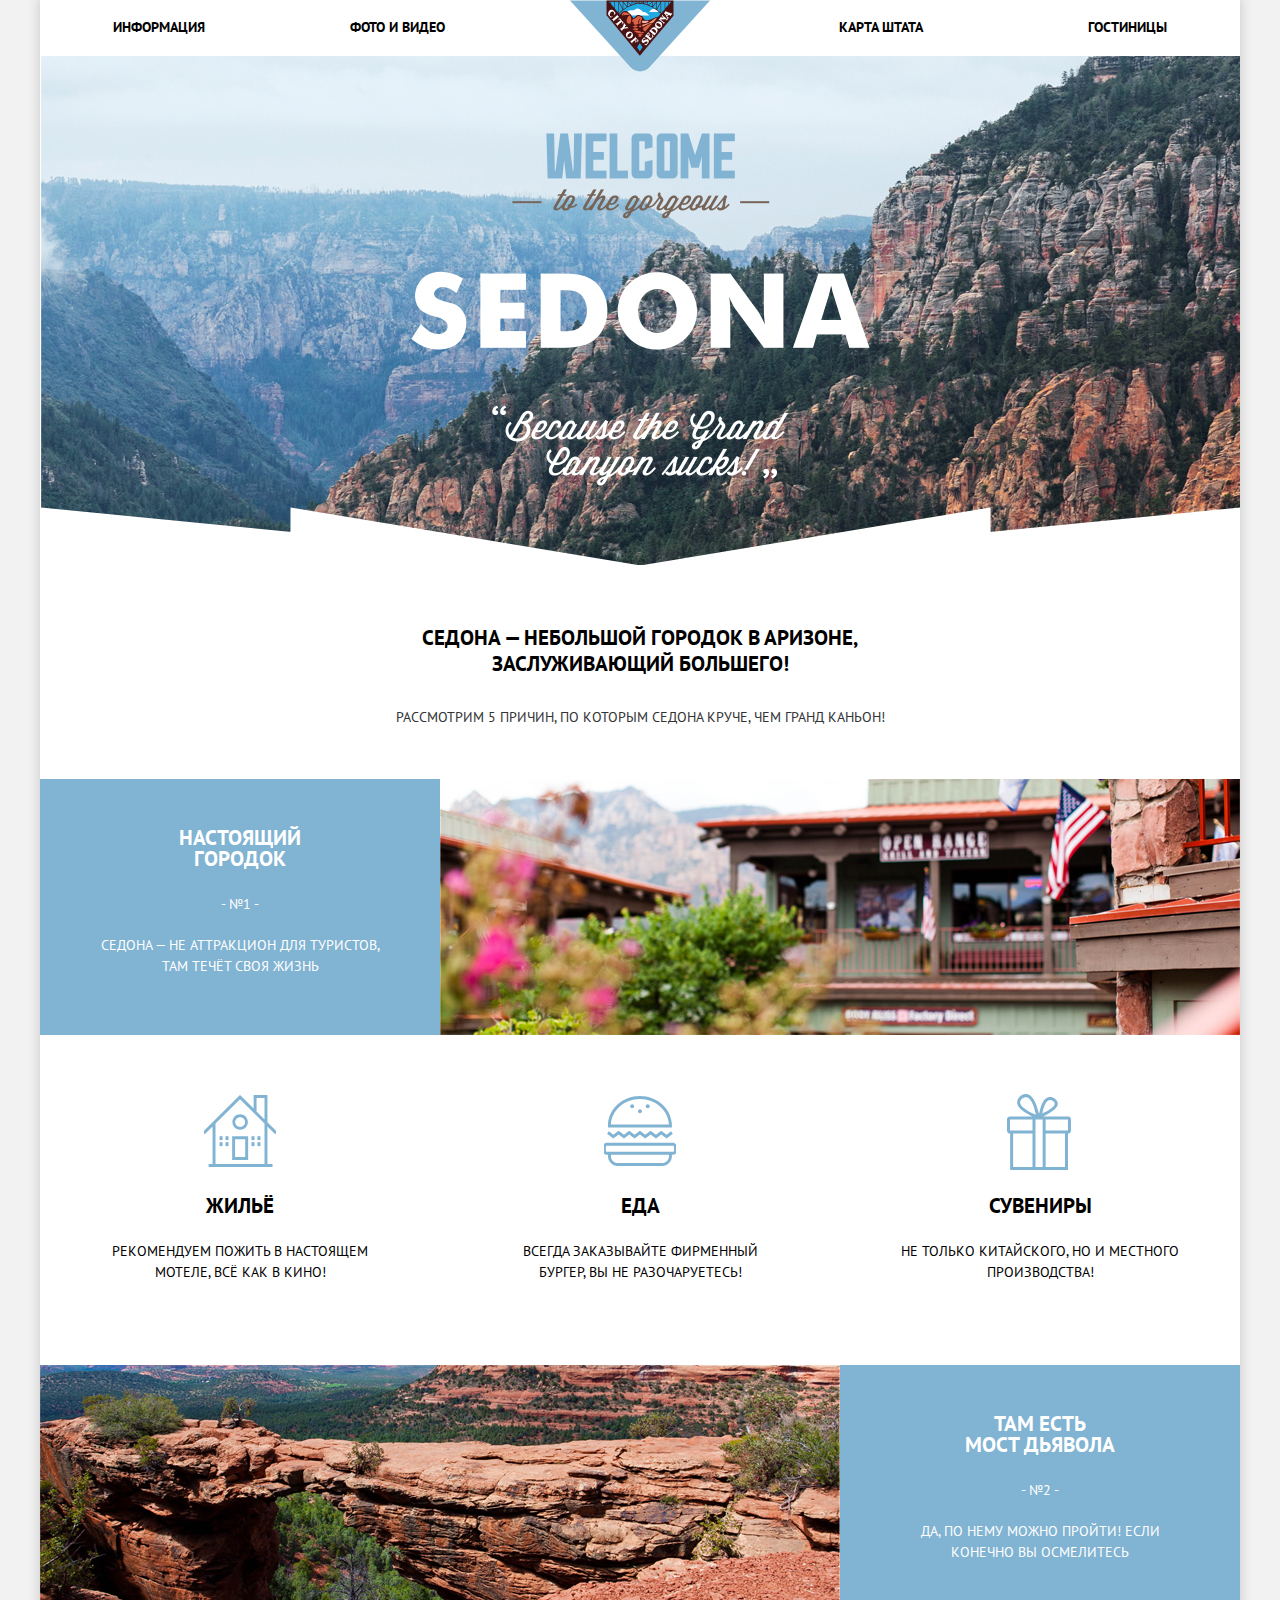
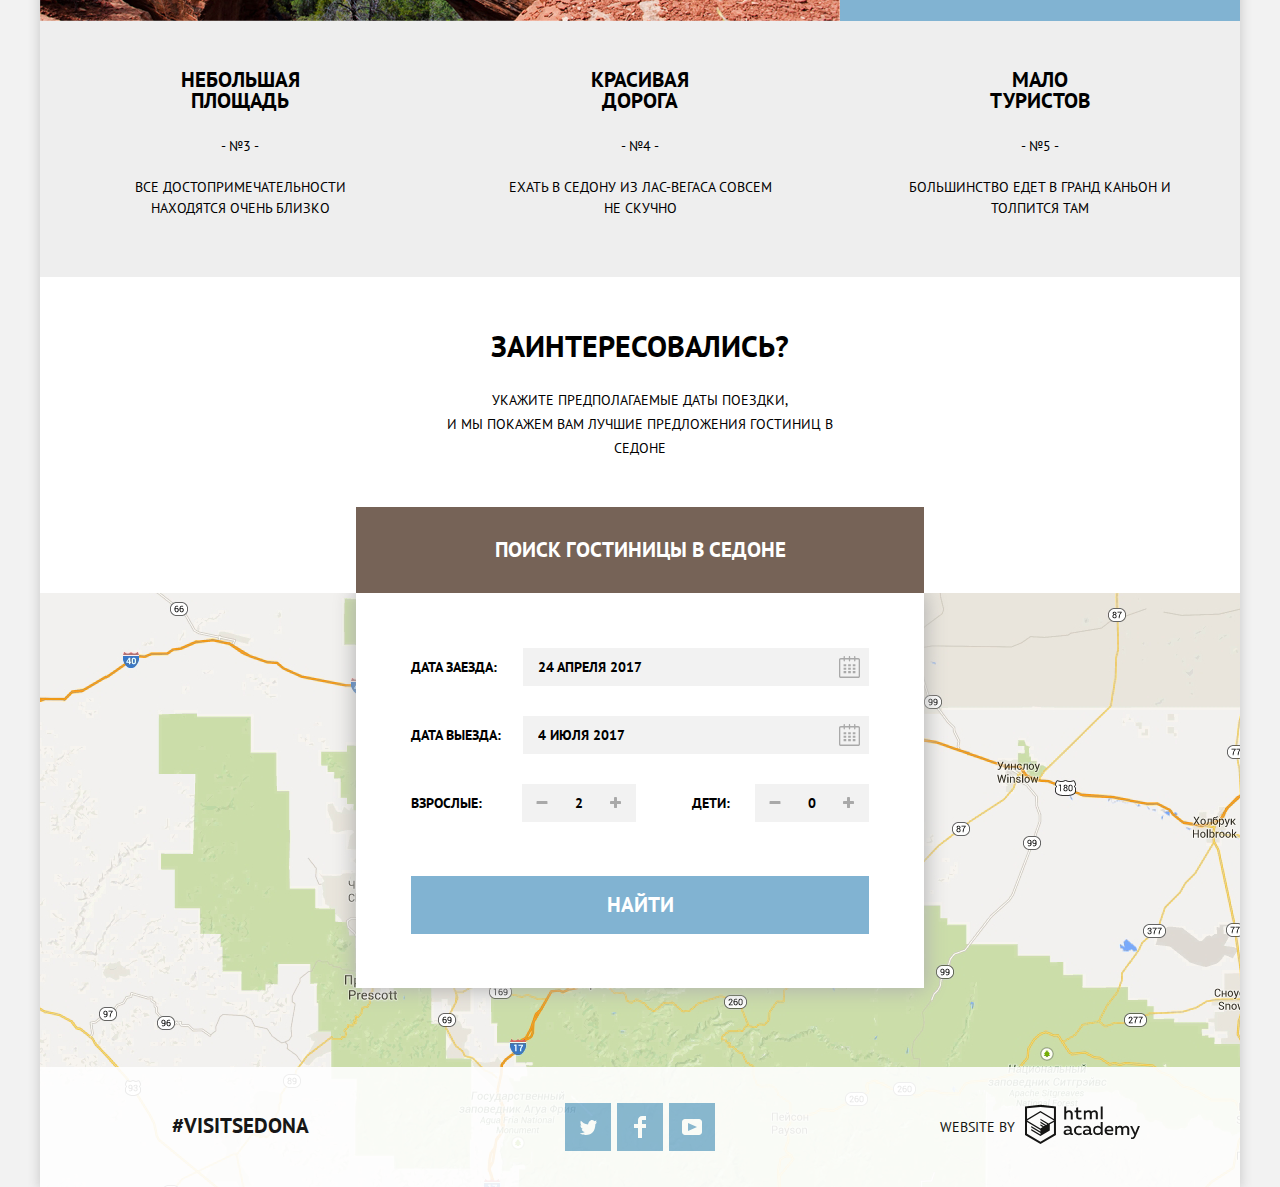
==== commit 8757d79b: "Добавил покачивание формы" ====
--- a/index.html
+++ b/index.html
@@ -3,6 +3,7 @@
   <head>
     <meta charset="utf-8">
     <title>HTML Academy: Седона</title>
+    <link href="https://fonts.googleapis.com/css?family=PT+Sans&display=swap&subset=cyrillic" rel="stylesheet">
     <link rel="stylesheet" href="./css/normalize.css">
     <link rel="stylesheet" href="./css/style.css">
   </head>
@@ -25,13 +26,13 @@
     <main class="index-content">
       <h1 class="visualy-hidden">Сайт туристического городка в штате Аризона</h1>
       <p class="start-description1">Седона — Небольшой городок в Аризоне, Заслуживающий большего!</p>
-      <p class="start-description2">Рассмотрим 5причин, по которым Седона круче, чем Гранд Каньон!</p>
-      <h2 class="visualy-hidden">5причин по которым Седона круче, чем гранд-каньон</h2>
+      <p class="start-description2">Рассмотрим 5 причин, по которым Седона круче, чем Гранд Каньон!</p>
+      <h2 class="visualy-hidden">5 причин по которым Седона круче, чем гранд-каньон</h2>
       <section class="reasons">
         <ul class="reasons-list">
           <li class="reasons-list-item  reason-1">
             <h3>Настоящий городок</h3>
-            <span class="feature-number">-№1-</span>
+            <span class="feature-number">- №1 -</span>
             <p>
               Седона — не аттракцион для туристов, там течёт своя жизнь
             </p>
@@ -64,28 +65,28 @@
           </li>
           <li class="reasons-list-item  reason-2">
             <h3>Там есть мост дьявола</h3>
-            <span class="feature-number">-№2-</span>
+            <span class="feature-number">- №2 -</span>
             <p>
               Да, по нему можно пройти! Если конечно вы осмелитесь
             </p>
           </li>
           <li class="reasons-list-item">
             <h3>Небольшая площадь</h3>
-            <span class="feature-number">-№3-</span>
+            <span class="feature-number">- №3 -</span>
             <p>
               Все достопримечательности находятся очень близко
             </p>
           </li>
           <li class="reasons-list-item">
             <h3>Красивая дорога</h3>
-            <span class="feature-number">-№4-</span>
+            <span class="feature-number">- №4 -</span>
             <p>
               Ехать в Седону из Лас-Вегаса совсем не скучно
             </p>
           </li>
           <li class="reasons-list-item">
             <h3>Мало туристов</h3>
-            <span class="feature-number">-№5-</span>
+            <span class="feature-number">- №5 -</span>
             <p>
               Большинство едет в Гранд Каньон и толпится там
             </p>
@@ -96,8 +97,8 @@
         <h2 class="visualy-hidden">Поиск гостиниц</h2>
         <p class="hostel-search-invite1">Заинтересовались?</p>
         <p class="hostel-search-invite2">Укажите предполагаемые даты поездки,<br> и мы покажем вам лучшие предложения гостиниц в Седоне</p>
-        <div class="form-area">
-          <button class="form-view-button" type="button">Поиск гостиницы в Седоне</button>
+        <button class="form-view-button" type="button">Поиск гостиницы в Седоне</button>
+        <div class="map-area">
           <form class="hostel-search-form modal-show">
             <div class="field-holder date-select">
               <label for="check-in">Дата заезда:</label>
@@ -129,10 +130,8 @@
             </div>
             <button class="hostel-search-submit" type="submit">Найти</button>
           </form>
-        </div>
-        <div class="map-area">
-          <iframe src="https://www.google.com/maps/embed?pb=!1m18!1m12!1m3!1d18518.288087809637!2d-111.79781597151116!3d34.86623233619148!2m3!1f0!2f0!3f0!3m2!1i1024!2i768!4f13.1!3m3!1m2!1s0x872da132f942b00d%3A0x5548c523fa6c8efd!2z0KHQtdC00L7QvdCwLCDQkNGA0LjQt9C-0L3QsCA4NjMzNiwg0KHQqNCQ!5e0!3m2!1sru!2sru!4v1570433889442!5m2!1sru!2sru" width="1200" height="600"  style="border:0;" allowfullscreen="" hidden></iframe>
           <img src="img/map.png" width="1200" height="594"  alt="Карта проезда до Седоны">
+          <iframe class="interactive-map" src="https://www.google.com/maps/embed?pb=!1m18!1m12!1m3!1d18518.288087809637!2d-111.79781597151116!3d34.86623233619148!2m3!1f0!2f0!3f0!3m2!1i1024!2i768!4f13.1!3m3!1m2!1s0x872da132f942b00d%3A0x5548c523fa6c8efd!2z0KHQtdC00L7QvdCwLCDQkNGA0LjQt9C-0L3QsCA4NjMzNiwg0KHQqNCQ!5e0!3m2!1sru!2sru!4v1570433889442!5m2!1sru!2sru" width="1200" height="594"  style="border:0;" allowfullscreen=""></iframe>
         </div>
       </section>
     </main>
@@ -147,7 +146,7 @@
       </ul>
       <div class="copyright">
         <p>Website by</p>
-        <a class="html-academy-logo" href="https://htmlacademy.ru/intensive/htmlcss" aria-label="Логотип академии">
+        <a class="html-academy-logo" href="https://htmlacademy.ru/intensive/htmlcss">Логотип академии
           <svg id="Layer_1" data-name="Layer 1" xmlns="http://www.w3.org/2000/svg" viewBox="0 0 108.08 36.85"><title>logo-htmlacademy-small1</title><path d="M44.61,26.88a2,2,0,0,0,.55-0.1v1.33a3.25,3.25,0,0,1-1.18.21,1.67,1.67,0,0,1-1.67-1,4.84,4.84,0,0,1-3.14,1.08c-1.51,0-2.91-.83-2.91-2.55,0-2.13,2-2.79,3.71-2.79a11.08,11.08,0,0,1,2.17.25v-0.3c0-1-.76-1.77-2.19-1.77a7.42,7.42,0,0,0-3,.64v-1.7a10.21,10.21,0,0,1,3.19-.55c2.36,0,3.81,1.12,3.81,3.65v3a0.54,0.54,0,0,0,.49.59h0.17Zm-6.44-1.13A1.35,1.35,0,0,0,39.63,27h0.11a3.39,3.39,0,0,0,2.41-1V24.58a9.72,9.72,0,0,0-1.81-.21c-1,0-2.16.33-2.16,1.38h0Zm12.36-6.11a5,5,0,0,1,2.57.64V22a4.08,4.08,0,0,0-2.3-.7,2.75,2.75,0,1,0,0,5.49,5,5,0,0,0,2.43-.64v1.71a6.27,6.27,0,0,1-2.76.57A4.21,4.21,0,0,1,46,24.51q0-.21,0-0.41a4.32,4.32,0,0,1,4.18-4.46h0.38Zm12.17,7.24a2,2,0,0,0,.55-0.1v1.33a3.25,3.25,0,0,1-1.18.21,1.67,1.67,0,0,1-1.67-1,4.84,4.84,0,0,1-3.14,1.08c-1.51,0-2.91-.83-2.91-2.55,0-2.13,2-2.79,3.71-2.79a11.08,11.08,0,0,1,2.17.25v-0.3c0-1-.76-1.77-2.19-1.77a7.42,7.42,0,0,0-3,.64v-1.7a10.21,10.21,0,0,1,3.19-.55c2.36,0,3.81,1.12,3.81,3.65v3a0.54,0.54,0,0,0,.49.59h0.17Zm-6.44-1.13A1.35,1.35,0,0,0,57.73,27h0.11a3.39,3.39,0,0,0,2.41-1V24.58a9.72,9.72,0,0,0-1.81-.21c-1.06,0-2.16.33-2.16,1.38h0ZM73,16V28.2H71.35V26.88a3.88,3.88,0,0,1-3.19,1.54,4.4,4.4,0,0,1,0-8.78,3.81,3.81,0,0,1,3,1.3V16H73Zm-4.53,5.22a2.76,2.76,0,1,0,0,5.52A2.86,2.86,0,0,0,71.15,25V23A2.91,2.91,0,0,0,68.49,21.27ZM79,19.64c3.31,0,4.46,2.68,3.92,5.09H76.7c0.21,1.5,1.67,2.11,3.19,2.11a6.11,6.11,0,0,0,2.64-.59v1.6a7.14,7.14,0,0,1-3,.57C77,28.42,74.78,27,74.78,24a4.18,4.18,0,0,1,4-4.39H79Zm0.09,1.54a2.28,2.28,0,0,0-2.44,2.1v0.06H81.3A2,2,0,0,0,79.13,21.18Zm5.73,7V19.87h1.65v1a3.81,3.81,0,0,1,2.78-1.27A2.86,2.86,0,0,1,91.89,21a4.12,4.12,0,0,1,2.91-1.33A3.06,3.06,0,0,1,98,23V28.2h-1.9V23.05a1.59,1.59,0,0,0-1.42-1.75H94.42a2.8,2.8,0,0,0-2.07,1.12V28.2h-1.9V23.05A1.59,1.59,0,0,0,89,21.31H88.8a3,3,0,0,0-2.21,1.29v5.63H84.86Zm21.31-8.33h1.9l-3.91,9.46c-0.9,2.17-2.09,2.86-3.35,2.86a4.76,4.76,0,0,1-1.1-.14V30.46a2.86,2.86,0,0,0,.85.12c0.9,0,1.58-.64,2.07-1.9l0.17-.42-4-8.4h2l2.86,6.29ZM38.73,1.46V6.22a3.81,3.81,0,0,1,2.7-1.14,3.25,3.25,0,0,1,3.44,3.4v5.15H43V8.72a1.81,1.81,0,0,0-1.61-2h-0.3a2.93,2.93,0,0,0-2.32,1.39v5.52h-1.9V1.46h1.9ZM49.94,2.31v3h3V6.91h-3v3.81c0,1.1.5,1.46,1.58,1.46a4.49,4.49,0,0,0,1.69-.33v1.6A6.8,6.8,0,0,1,51,13.8a2.55,2.55,0,0,1-2.86-2.74V6.89H46.58V5.26h1.5V2.74Zm5.4,11.31V5.28H57v1A3.81,3.81,0,0,1,59.77,5a2.86,2.86,0,0,1,2.6,1.33A4.12,4.12,0,0,1,65.28,5,3.06,3.06,0,0,1,68.44,8.4v5.21h-1.9V8.46a1.59,1.59,0,0,0-1.42-1.75H64.89a2.8,2.8,0,0,0-2.07,1.12v5.78h-1.9V8.46A1.59,1.59,0,0,0,59.5,6.71H59.27A3,3,0,0,0,57.06,8v5.63H55.34ZM71.17,1.45H73V13.6H71.17V1.45ZM14.71,0H14.55L0,1.54V28.21l14.55,8.66,14.55-8.66V1.54Zm12.5,27.1L14.55,34.64,1.9,27.12V16.18l12.59,7.5V25L5.86,19.9v1.31l8.68,5.21v1.39L5.87,22.65V24l8.68,5.21,8.75-5.24V18.31L27.2,16V27.12Zm0-12.53-3.48,2-1.6,1L14.51,13v1.31L21,18.23H21l-0.14.09-1,.54-5.37-3.2V17l4.24,2.52-1,.67-3.2-1.9v1.31l2.1,1.24L14.5,22.1,2,14.65,14.51,7.11Zm0-1.32L14.49,5.76,1.91,13.25v-10L14.56,1.92,27.21,3.25v10h0Z" transform="translate(0 -0.02)" fill="#231f20"/></svg>
         </a>
       </div>
--- a/css/style.css
+++ b/css/style.css
@@ -1,10 +1,3 @@
-@font-face {
-    font-family: "PT-Sans";
-    src: url('../fonts/PTSans-Regular.woff2') format('woff2'),
-         url('../fonts/PTSans-Regular.woff') format('woff');
-    font-weight: normal;
-    font-style: normal;
-}
 
 .template{
   position:absolute;
@@ -33,7 +26,7 @@
 
 body{
   position: relative;
-  font-family: "PT-Sans", "Arial", sans-serif;
+  font-family: 'PT Sans', 'arial', sans-serif;
   display: flex;
   flex-direction: column;
   align-items: center;
@@ -296,24 +289,23 @@
   display: flex;
   flex-direction: column;
   align-items: center;
-  position: relative;
   padding: 0;
   padding-top: 57px;
   text-align: center;
 }
 
-.form-area{
+.interactive-map{
   position: absolute;
-  left: 50%;
-  top: 206px;
-  width: 568px;
-  min-height: 86px;
-  margin-left: -284px;
+  z-index: 0;
+}
+
+.map-area{
+  display: flex;
   overflow: hidden;
-}
-
-.map-area{
-  max-height: 572px;
+  position: relative;
+  min-width: 100%;
+  background: #cbdda9;
+  min-height: 594px;
 }
 
 .hostel-search-invite1{
@@ -325,14 +317,11 @@
 
 .hostel-search-invite2{
   width: 440px;
-  margin-bottom: 132px;
+  margin-bottom: 47px;
   text-align: center;
 }
 
 .form-view-button{
-  position: absolute;
-  left: 0;
-  z-index: 1;
   width: 568px;
   height: 86px;
   background: #766357;
@@ -343,6 +332,31 @@
   text-transform: uppercase;
 }
 
+.modal-error {
+  animation-name: shake;
+  animation-duration: 0.6s;
+}
+
+@keyframes shake {
+  0%,
+  100% {
+    transform: translateX(0);
+  }
+  10%,
+  30%,
+  50%,
+  70%,
+  90% {
+    transform: translateX(-10px);
+  }
+  20%,
+  40%,
+  60%,
+  80% {
+    transform: translateX(10px);
+  }
+}
+
 .modal-hide{
   animation-name: hide;
   animation-duration: 0.6s;
@@ -361,8 +375,9 @@
 .modal-show{
   animation-name: show;
   animation-duration: 0.6s;
-  animation-fill-mode: both;
-}
+ 
+}
+
 
 @keyframes show{
   0%{
@@ -385,16 +400,20 @@
 }
 
 .hostel-search-form{
+  position: absolute;
+  z-index: 1;
+  left: 50%;
+  margin-left: -284px;
   display: flex;
   flex-direction: column;
   justify-content: flex-start;
   width: 568px;
   height: 395px;
-  margin-top: 86px;
   padding-top: 55px;
   padding-right: 55px;
   padding-left: 55px;
   background-color: #ffffff;
+  box-shadow: 0px 0px 20px 1px #aeaeae;
 }
 
 .hostel-search-form label{
@@ -560,7 +579,7 @@
 
 .site-footer{
   position: absolute;
-  bottom: -22px;
+  bottom: 0px;
   display: flex;
   align-items: center;
   min-height: 120px;
@@ -669,6 +688,10 @@
 .copyright svg{
   width: 115px;
   height: 41px;
+}
+
+.html-academy-logo{
+  font-size: 0px;
 }
 
 .html-academy-logo path{
